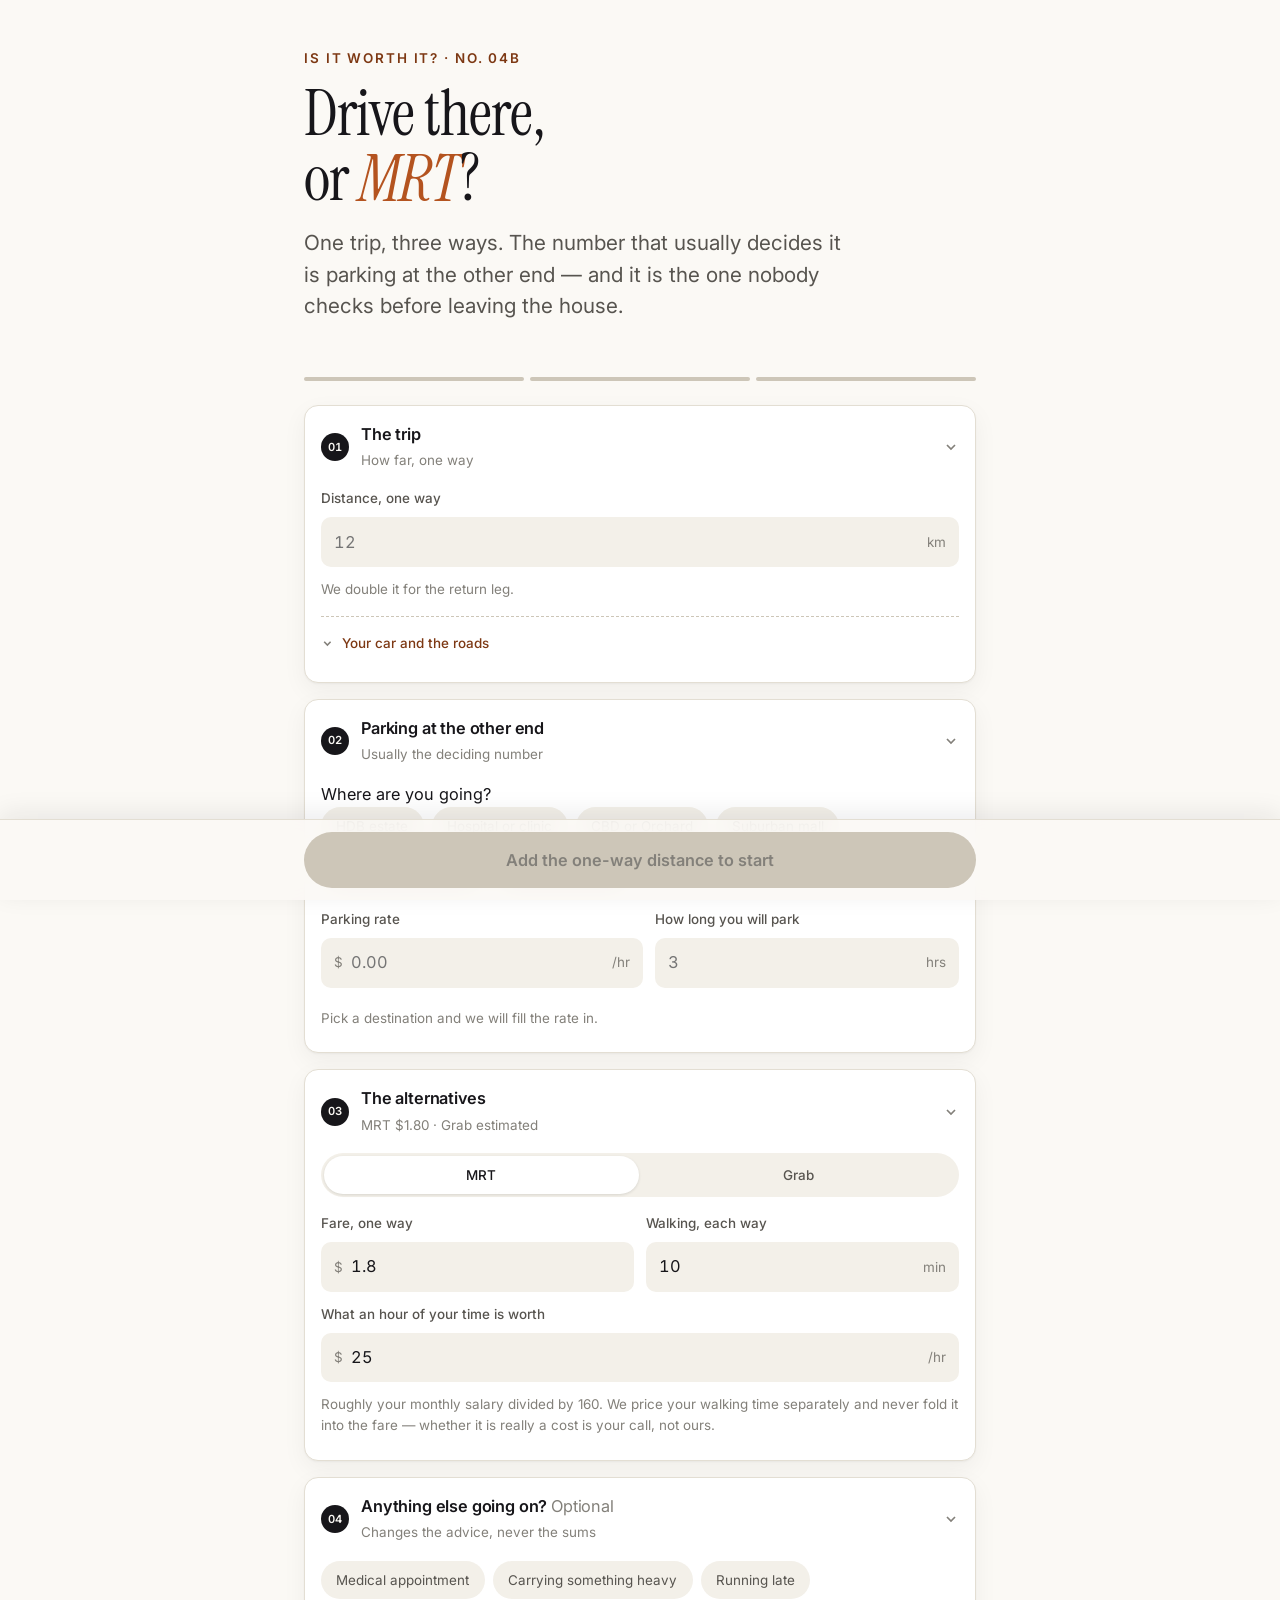
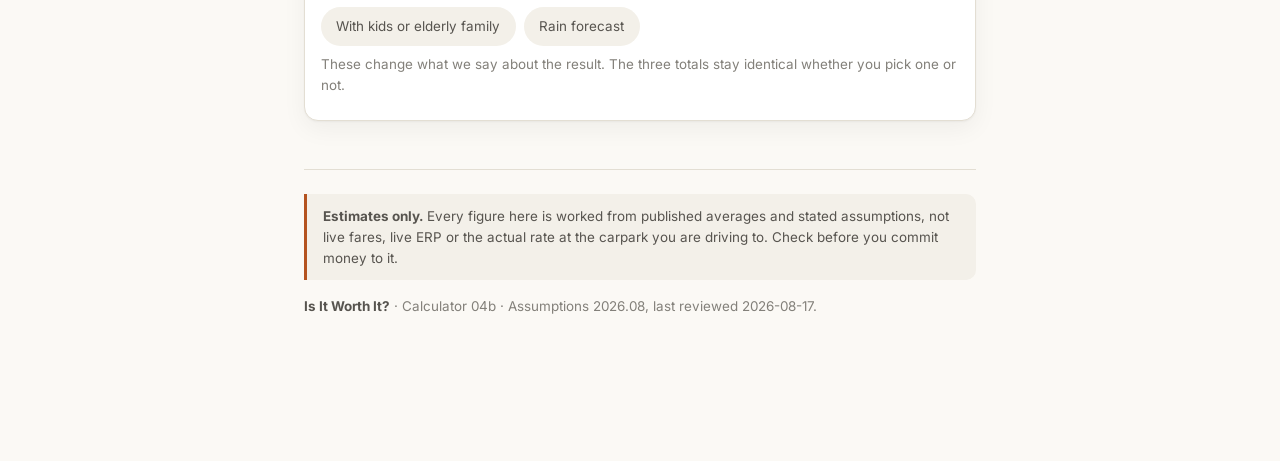
==== is-it-worth-it/calculators/drive-or-mrt/index.html @ 9029a283 "Add Drive-or-MRT calculator prototype (Is It Worth It? 4b) Builds Calculator 4b from the handoff spe" ====
<!doctype html>
<html lang="en-SG">
<head>
<meta charset="utf-8">
<meta name="viewport" content="width=device-width, initial-scale=1">
<title>Drive there, or MRT? — Is It Worth It?</title>
<meta name="description" content="Work out what one specific trip actually costs by car, MRT or Grab in Singapore — including the parking bill most drivers never see coming.">
<meta property="og:type" content="website">
<meta property="og:title" content="Drive there, or MRT?">
<meta property="og:description" content="Parking at the other end is usually the number that decides it. Work out one trip, three ways.">
<meta name="twitter:card" content="summary_large_image">

<link rel="preconnect" href="https://fonts.googleapis.com">
<link rel="preconnect" href="https://fonts.gstatic.com" crossorigin>
<link rel="stylesheet" href="https://fonts.googleapis.com/css2?family=Instrument+Serif:ital@0;1&family=Inter:wght@400;500;600&display=swap">
<link rel="stylesheet" href="../../shared/tokens.css">

<style>
/* ============================================================ foundations */
*, *::before, *::after { box-sizing: border-box; }
body, h1, h2, h3, p, figure, ul { margin: 0; padding: 0; }
ul { list-style: none; }

/* The hidden attribute gets display:none from the UA stylesheet, which any
   author `display` rule outranks. Every toggle in this page sets .hidden on
   something we also style as flex, block or inline-block, so without this the
   attribute is silently ignored — which is how three "Cheapest" badges and a
   $0.00 ERP row end up on screen at once. */
[hidden] { display: none !important; }

body {
  background: var(--paper);
  color: var(--ink);
  font-family: var(--font-body);
  font-size: var(--step-0);
  line-height: 1.55;
  -webkit-font-smoothing: antialiased;
  padding-bottom: 7rem; /* clearance for the sticky CTA */
}

.shell { width: 100%; max-width: var(--shell); margin-inline: auto; padding-inline: var(--sp-4); }

/* One focus treatment, visibly different from hover, never removed. */
:focus-visible {
  outline: 2.5px solid var(--accent);
  outline-offset: 3px;
  border-radius: 4px;
}

.skip {
  position: absolute; left: var(--sp-4); top: -4rem;
  background: var(--ink); color: var(--paper);
  padding: var(--sp-2) var(--sp-4); border-radius: var(--radius-field);
  text-decoration: none; z-index: 60;
  transition: top var(--dur) var(--ease);
}
.skip:focus { top: var(--sp-4); }

.visually-hidden {
  position: absolute; width: 1px; height: 1px;
  margin: -1px; padding: 0; overflow: hidden;
  clip: rect(0 0 0 0); clip-path: inset(50%); white-space: nowrap;
}

/* ================================================================= header */
.masthead { padding: var(--sp-7) 0 var(--sp-5); }
.kicker {
  font-size: var(--step--1);
  letter-spacing: 0.14em;
  text-transform: uppercase;
  color: var(--accent-ink);
  font-weight: 600;
}
.masthead h1 {
  font-family: var(--font-display);
  font-size: var(--step-4);
  line-height: 1.02;
  letter-spacing: -0.015em;
  margin-top: var(--sp-3);
  font-weight: 400;
}
.masthead h1 em { font-style: italic; color: var(--accent); }
.standfirst {
  margin-top: var(--sp-4);
  max-width: var(--measure);
  color: var(--ink-muted);
  font-size: var(--step-1);
  line-height: 1.5;
}

/* ========================================================= progress strip */
.progress { display: flex; gap: 6px; margin: var(--sp-6) 0 var(--sp-5); }
.progress span {
  flex: 1; height: 4px; border-radius: var(--radius-pill);
  background: var(--rule-strong);
  transition: background var(--dur) var(--ease);
}
.progress span.is-filled { background: var(--accent); }

/* ======================================================== collapsible card */
.card {
  background: var(--paper-raised);
  border: 1px solid var(--rule);
  border-radius: var(--radius-card);
  box-shadow: var(--shadow-card);
  margin-bottom: var(--sp-4);
  overflow: hidden;
}

.card-head {
  display: flex; align-items: center; gap: var(--sp-3);
  width: 100%; padding: var(--sp-4);
  background: none; border: 0; cursor: pointer;
  font: inherit; color: inherit; text-align: left;
}
/* A real <button> rather than div+role=button: keyboard, Enter/Space and
   focus come free and cannot be forgotten. */
.card-head:hover { background: var(--paper-sunken); }

.badge {
  flex: none;
  width: 1.75rem; height: 1.75rem;
  display: grid; place-items: center;
  border-radius: var(--radius-pill);
  background: var(--ink); color: var(--paper);
  font-size: 0.7rem; font-weight: 600;
  font-variant-numeric: tabular-nums;
}
.card-titles { flex: 1; min-width: 0; }
.card-titles h2 {
  font-size: var(--step-0); font-weight: 600; letter-spacing: -0.01em;
}
.card-summary {
  font-size: var(--step--1); color: var(--ink-faint);
  white-space: nowrap; overflow: hidden; text-overflow: ellipsis;
}
.chev {
  flex: none; width: 1rem; height: 1rem; color: var(--ink-faint);
  transition: transform var(--dur) var(--ease);
}
.card-head[aria-expanded="false"] .chev { transform: rotate(-90deg); }

.card-body { padding: 0 var(--sp-4) var(--sp-5); }

/* ============================================================== pill field */
.grid-2 { display: grid; grid-template-columns: 1fr 1fr; gap: var(--sp-3); }
@media (max-width: 26rem) { .grid-2 { grid-template-columns: 1fr; } }

.field { display: block; margin-bottom: var(--sp-3); }
.field > .label {
  display: block; font-size: var(--step--1); font-weight: 500;
  color: var(--ink-muted); margin-bottom: var(--sp-2);
}
.input-wrap {
  display: flex; align-items: center; gap: var(--sp-2);
  background: var(--paper-sunken);
  border: 1.5px solid transparent;
  border-radius: var(--radius-field);
  padding: 0 var(--sp-3);
  transition: border-color var(--dur-fast) var(--ease), background var(--dur-fast) var(--ease);
}
.input-wrap:focus-within { border-color: var(--accent); background: var(--paper-raised); }
.input-wrap.is-filled { background: var(--paper-raised); border-color: var(--rule-strong); }
.affix { color: var(--ink-faint); font-size: var(--step--1); flex: none; }
.input-wrap input {
  flex: 1; min-width: 0;
  background: none; border: 0; outline: none;
  font: inherit; color: var(--ink);
  padding: 0.7rem 0;
  font-variant-numeric: tabular-nums;
}
/* Spinners steal width on a 360px viewport and invite mis-taps. */
.input-wrap input::-webkit-outer-spin-button,
.input-wrap input::-webkit-inner-spin-button { -webkit-appearance: none; margin: 0; }
.input-wrap input[type=number] { -moz-appearance: textfield; }

.help { font-size: var(--step--1); color: var(--ink-faint); margin-top: var(--sp-2); }
.help.is-custom { color: var(--accent-ink); }

/* ========================================================== disclosure row */
.disclosure { border-top: 1px dashed var(--rule-strong); margin-top: var(--sp-4); padding-top: var(--sp-3); }
.disclosure-toggle {
  background: none; border: 0; padding: var(--sp-1) 0; cursor: pointer;
  font: inherit; font-size: var(--step--1); font-weight: 500;
  color: var(--accent-ink); display: flex; align-items: center; gap: var(--sp-2);
}
.disclosure-toggle .chev { width: 0.8rem; height: 0.8rem; }
.disclosure-panel { padding-top: var(--sp-4); }

/* ============================================================= chip group */
.chips { display: flex; flex-wrap: wrap; gap: var(--sp-2); }
.chip {
  background: var(--paper-sunken);
  border: 1.5px solid transparent;
  border-radius: var(--radius-pill);
  padding: 0.5rem 0.9rem;
  font: inherit; font-size: var(--step--1);
  color: var(--ink-muted); cursor: pointer;
  transition: all var(--dur-fast) var(--ease);
}
.chip:hover { border-color: var(--rule-strong); }
.chip[aria-pressed="true"] {
  background: var(--ink); color: var(--paper); border-color: var(--ink);
}

/* ====================================================== segmented control */
.segmented {
  display: flex; gap: 3px; padding: 3px;
  background: var(--paper-sunken);
  border-radius: var(--radius-pill);
  margin-bottom: var(--sp-4);
}
.segmented button {
  flex: 1; padding: 0.55rem; cursor: pointer;
  background: none; border: 0; border-radius: var(--radius-pill);
  font: inherit; font-size: var(--step--1); font-weight: 500;
  color: var(--ink-muted);
  transition: all var(--dur-fast) var(--ease);
}
.segmented button[aria-selected="true"] {
  background: var(--paper-raised); color: var(--ink);
  box-shadow: 0 1px 3px rgba(23,22,26,.12);
}

/* ============================================================ sticky CTA */
.sticky {
  position: fixed; left: 0; right: 0; bottom: 0; z-index: 50;
  background: color-mix(in srgb, var(--paper) 88%, transparent);
  backdrop-filter: blur(12px);
  border-top: 1px solid var(--rule);
  box-shadow: var(--shadow-sticky);
  padding: var(--sp-3) 0 calc(var(--sp-3) + env(safe-area-inset-bottom));
}
.cta {
  width: 100%; padding: 0.95rem; cursor: pointer;
  background: var(--ink); color: var(--paper);
  border: 0; border-radius: var(--radius-pill);
  font: inherit; font-size: var(--step-0); font-weight: 600;
  transition: opacity var(--dur-fast) var(--ease);
}
.cta:disabled { background: var(--rule-strong); color: var(--ink-faint); cursor: not-allowed; }
.cta:not(:disabled):hover { opacity: 0.88; }

/* ================================================================ results */
.result-head { margin: var(--sp-8) 0 var(--sp-5); }
.result-head h2 {
  font-family: var(--font-display); font-size: var(--step-3);
  font-weight: 400; letter-spacing: -0.015em; line-height: 1.05;
}

.compare { display: grid; grid-template-columns: repeat(3, 1fr); gap: var(--sp-2); }
.opt {
  position: relative;
  background: var(--paper-raised);
  border: 1px solid var(--rule);
  border-radius: var(--radius-card);
  padding: var(--sp-4) var(--sp-3);
  text-align: center;
}
.opt.is-winner { background: var(--ink); border-color: var(--ink); color: var(--paper); }
.opt-name {
  font-size: var(--step--1); font-weight: 600;
  letter-spacing: 0.08em; text-transform: uppercase; color: var(--ink-faint);
}
.opt.is-winner .opt-name { color: rgba(251,249,245,.72); }
.opt-total {
  font-family: var(--font-display); font-size: var(--step-2);
  margin-top: var(--sp-2); font-variant-numeric: tabular-nums;
}
.opt-time { font-size: var(--step--1); color: var(--ink-faint); margin-top: var(--sp-1); }
.opt.is-winner .opt-time { color: rgba(251,249,245,.62); }
.opt-flag {
  display: inline-block; margin-top: var(--sp-3);
  font-size: 0.62rem; letter-spacing: 0.1em; text-transform: uppercase;
  font-weight: 600; padding: 0.2rem 0.5rem; border-radius: var(--radius-pill);
  background: var(--accent); color: #fff;
}
.opt-est {
  display: block; margin-top: var(--sp-2);
  font-size: 0.62rem; letter-spacing: 0.06em; text-transform: uppercase;
  color: var(--warn); font-weight: 600;
}
.opt.is-winner .opt-est { color: #e8c46a; }

/* ============================================================== breakdown */
.breakdown {
  margin-top: var(--sp-5); background: var(--paper-raised);
  border: 1px solid var(--rule); border-radius: var(--radius-card);
  padding: var(--sp-5) var(--sp-4);
}
.breakdown h3 {
  font-size: var(--step--1); font-weight: 600; letter-spacing: 0.1em;
  text-transform: uppercase; color: var(--ink-faint); margin-bottom: var(--sp-3);
}
.row { display: flex; justify-content: space-between; gap: var(--sp-4); padding: 0.42rem 0; }
.row dt { color: var(--ink-muted); }
.row dd { font-variant-numeric: tabular-nums; }
.row.is-total {
  border-top: 1.5px solid var(--ink); margin-top: var(--sp-2); padding-top: var(--sp-3);
  font-weight: 600;
}
.row.is-soft { color: var(--ink-faint); font-size: var(--step--1); }
.row.is-soft dt { color: var(--ink-faint); }
.breakdown + .breakdown { margin-top: var(--sp-3); }

/* =========================================================== pull quote */
.pullquote {
  position: relative;
  margin: var(--sp-6) 0;
  padding: var(--sp-6) var(--sp-5) var(--sp-5);
  background: var(--accent-soft);
  border-radius: var(--radius-card);
}
.pullquote::before {
  content: '\201C';
  position: absolute; top: -0.35em; left: 0.22em;
  font-family: var(--font-display);
  font-size: 6rem; line-height: 1; color: var(--accent);
  opacity: 0.28;
}
.pullquote p {
  position: relative;
  font-family: var(--font-display); font-size: var(--step-2);
  line-height: 1.22; letter-spacing: -0.01em; color: var(--accent-ink);
}

/* ============================================================ verdict */
.verdict {
  background: var(--ink); color: var(--paper);
  border-radius: var(--radius-card);
  padding: var(--sp-6) var(--sp-5);
  margin-top: var(--sp-5);
}
.verdict .kicker { color: #e8a06a; }
.verdict h3 {
  font-family: var(--font-display); font-size: var(--step-3);
  font-weight: 400; line-height: 1.05; margin-top: var(--sp-3);
}
.verdict p { margin-top: var(--sp-4); color: rgba(251,249,245,.8); max-width: var(--measure); }
.verdict .modifier {
  margin-top: var(--sp-4); padding-top: var(--sp-4);
  border-top: 1px solid rgba(251,249,245,.18);
  color: rgba(251,249,245,.72); font-style: italic;
}

.copy-btn {
  margin-top: var(--sp-5); width: 100%;
  padding: 0.8rem; cursor: pointer;
  background: none; color: var(--paper);
  border: 1.5px solid rgba(251,249,245,.35);
  border-radius: var(--radius-pill);
  font: inherit; font-weight: 500;
  transition: all var(--dur-fast) var(--ease);
}
.copy-btn:hover { background: rgba(251,249,245,.1); }
.copy-btn.is-done { background: var(--win-soft); color: var(--win); border-color: var(--win-soft); }
.copy-btn.is-failed { border-color: #e8a06a; color: #e8a06a; }

/* ============================================================== footer */
.assumptions { margin-top: var(--sp-6); }
.assumptions .disclosure-panel { font-size: var(--step--1); color: var(--ink-muted); }
.assumptions li { padding: var(--sp-2) 0; border-bottom: 1px solid var(--rule); }
.assumptions li b { color: var(--ink); font-weight: 600; }

.colophon {
  margin-top: var(--sp-7); padding: var(--sp-5) 0 var(--sp-6);
  border-top: 1px solid var(--rule);
  font-size: var(--step--1); color: var(--ink-faint);
}
.colophon strong { color: var(--ink-muted); }
.disclaimer {
  background: var(--paper-sunken); border-left: 3px solid var(--accent);
  padding: var(--sp-3) var(--sp-4); border-radius: 0 var(--radius-field) var(--radius-field) 0;
  margin-bottom: var(--sp-4); color: var(--ink-muted);
}
</style>
</head>
<body>

<a class="skip" href="#main">Skip to the calculator</a>

<div class="shell">
  <header class="masthead">
    <p class="kicker">Is It Worth It? &middot; No. 04b</p>
    <h1>Drive there,<br>or <em>MRT</em>?</h1>
    <p class="standfirst">
      One trip, three ways. The number that usually decides it is parking at the
      other end &mdash; and it is the one nobody checks before leaving the house.
    </p>
  </header>

  <main id="main">
    <div class="progress" role="img" aria-label="Progress through the required fields">
      <span id="p1"></span><span id="p2"></span><span id="p3"></span>
    </div>

    <!-- ===================================================== 01 the trip -->
    <section class="card">
      <button type="button" class="card-head" aria-expanded="true" aria-controls="body-1">
        <span class="badge" aria-hidden="true">01</span>
        <span class="card-titles">
          <h2>The trip</h2>
          <span class="card-summary" id="sum-1">How far, one way</span>
        </span>
        <svg class="chev" viewBox="0 0 24 24" fill="none" stroke="currentColor" stroke-width="2.5" aria-hidden="true"><path d="M6 9l6 6 6-6"/></svg>
      </button>
      <div class="card-body" id="body-1">
        <label class="field">
          <span class="label">Distance, one way</span>
          <span class="input-wrap">
            <input id="distance" type="number" inputmode="decimal" min="0" max="300" step="0.1" placeholder="12">
            <span class="affix">km</span>
          </span>
        </label>
        <p class="help">We double it for the return leg.</p>

        <div class="disclosure">
          <button type="button" class="disclosure-toggle" aria-expanded="false" aria-controls="disc-1">
            <svg class="chev" viewBox="0 0 24 24" fill="none" stroke="currentColor" stroke-width="3" aria-hidden="true"><path d="M6 9l6 6 6-6"/></svg>
            Your car and the roads
          </button>
          <div class="disclosure-panel" id="disc-1" hidden>
            <div class="grid-2">
              <label class="field">
                <span class="label">Petrol price</span>
                <span class="input-wrap">
                  <span class="affix">$</span>
                  <input id="petrolPrice" type="number" inputmode="decimal" min="0" step="0.01">
                  <span class="affix">/L</span>
                </span>
              </label>
              <label class="field">
                <span class="label">Fuel economy</span>
                <span class="input-wrap">
                  <input id="fuelEconomy" type="number" inputmode="decimal" min="1" step="0.1">
                  <span class="affix">km/L</span>
                </span>
              </label>
            </div>
            <label class="field">
              <span class="label">ERP for this trip</span>
              <span class="input-wrap">
                <span class="affix">$</span>
                <input id="erp" type="number" inputmode="decimal" min="0" step="0.5">
              </span>
            </label>
            <p class="help">Both ways, if you will be charged twice. We cannot read the gantries yet.</p>
          </div>
        </div>
      </div>
    </section>

    <!-- ================================================== 02 the parking -->
    <section class="card">
      <button type="button" class="card-head" aria-expanded="true" aria-controls="body-2">
        <span class="badge" aria-hidden="true">02</span>
        <span class="card-titles">
          <h2>Parking at the other end</h2>
          <span class="card-summary" id="sum-2">Usually the deciding number</span>
        </span>
        <svg class="chev" viewBox="0 0 24 24" fill="none" stroke="currentColor" stroke-width="2.5" aria-hidden="true"><path d="M6 9l6 6 6-6"/></svg>
      </button>
      <div class="card-body" id="body-2">
        <fieldset style="border:0;padding:0;margin:0 0 var(--sp-4)">
          <legend class="label" style="padding:0">Where are you going?</legend>
          <div class="chips" id="destChips"></div>
        </fieldset>

        <div class="grid-2">
          <label class="field">
            <span class="label">Parking rate</span>
            <span class="input-wrap">
              <span class="affix">$</span>
              <input id="parkRate" type="number" inputmode="decimal" min="0" step="0.1" placeholder="0.00">
              <span class="affix">/hr</span>
            </span>
          </label>
          <label class="field">
            <span class="label">How long you will park</span>
            <span class="input-wrap">
              <input id="parkHours" type="number" inputmode="decimal" min="0" max="72" step="0.5" placeholder="3">
              <span class="affix">hrs</span>
            </span>
          </label>
        </div>
        <p class="help" id="rateHelp">Pick a destination and we will fill the rate in.</p>
      </div>
    </section>

    <!-- ============================================= 03 the alternatives -->
    <section class="card">
      <button type="button" class="card-head" aria-expanded="true" aria-controls="body-3">
        <span class="badge" aria-hidden="true">03</span>
        <span class="card-titles">
          <h2>The alternatives</h2>
          <span class="card-summary" id="sum-3">Both are always costed</span>
        </span>
        <svg class="chev" viewBox="0 0 24 24" fill="none" stroke="currentColor" stroke-width="2.5" aria-hidden="true"><path d="M6 9l6 6 6-6"/></svg>
      </button>
      <div class="card-body" id="body-3">
        <div class="segmented" role="tablist" aria-label="Choose which alternative to adjust">
          <button type="button" role="tab" id="tab-mrt" aria-selected="true" aria-controls="panel-mrt">MRT</button>
          <button type="button" role="tab" id="tab-grab" aria-selected="false" aria-controls="panel-grab">Grab</button>
        </div>

        <div role="tabpanel" id="panel-mrt" aria-labelledby="tab-mrt">
          <div class="grid-2">
            <label class="field">
              <span class="label">Fare, one way</span>
              <span class="input-wrap">
                <span class="affix">$</span>
                <input id="mrtFare" type="number" inputmode="decimal" min="0" step="0.1">
              </span>
            </label>
            <label class="field">
              <span class="label">Walking, each way</span>
              <span class="input-wrap">
                <input id="walkTime" type="number" inputmode="decimal" min="0" step="1">
                <span class="affix">min</span>
              </span>
            </label>
          </div>
          <label class="field">
            <span class="label">What an hour of your time is worth</span>
            <span class="input-wrap">
              <span class="affix">$</span>
              <input id="hourlyRate" type="number" inputmode="decimal" min="0" step="1">
              <span class="affix">/hr</span>
            </span>
          </label>
          <p class="help">
            Roughly your monthly salary divided by 160. We price your walking time
            separately and never fold it into the fare &mdash; whether it is really
            a cost is your call, not ours.
          </p>
        </div>

        <div role="tabpanel" id="panel-grab" aria-labelledby="tab-grab" hidden>
          <label class="field">
            <span class="label">Fare, one way</span>
            <span class="input-wrap">
              <span class="affix">$</span>
              <input id="grabFare" type="number" inputmode="decimal" min="0" step="0.5" placeholder="leave blank to estimate">
            </span>
          </label>
          <p class="help" id="grabHelp">
            Leave it blank and we will estimate it from the distance. The estimate
            knows nothing about surge, so check the app if it matters.
          </p>
        </div>
      </div>
    </section>

    <!-- ==================================================== 04 the context -->
    <section class="card">
      <button type="button" class="card-head" aria-expanded="true" aria-controls="body-4">
        <span class="badge" aria-hidden="true">04</span>
        <span class="card-titles">
          <h2>Anything else going on? <span style="font-weight:400;color:var(--ink-faint)">Optional</span></h2>
          <span class="card-summary" id="sum-4">Changes the advice, never the sums</span>
        </span>
        <svg class="chev" viewBox="0 0 24 24" fill="none" stroke="currentColor" stroke-width="2.5" aria-hidden="true"><path d="M6 9l6 6 6-6"/></svg>
      </button>
      <div class="card-body" id="body-4">
        <div class="chips" id="contextChips"></div>
        <p class="help">
          These change what we say about the result. The three totals stay
          identical whether you pick one or not.
        </p>
      </div>
    </section>

    <!-- ======================================================== the result -->
    <section id="result" hidden aria-labelledby="result-title">
      <div class="result-head">
        <p class="kicker">The answer</p>
        <h2 id="result-title" tabindex="-1">One trip, three ways</h2>
      </div>

      <div class="compare">
        <div class="opt" id="opt-drive">
          <p class="opt-name">Drive</p>
          <p class="opt-total" id="tot-drive">&mdash;</p>
          <p class="opt-time" id="time-drive"></p>
          <span class="opt-flag" hidden>Cheapest</span>
        </div>
        <div class="opt" id="opt-mrt">
          <p class="opt-name">MRT</p>
          <p class="opt-total" id="tot-mrt">&mdash;</p>
          <p class="opt-time" id="time-mrt"></p>
          <span class="opt-flag" hidden>Cheapest</span>
        </div>
        <div class="opt" id="opt-grab">
          <p class="opt-name">Grab</p>
          <p class="opt-total" id="tot-grab">&mdash;</p>
          <p class="opt-time" id="time-grab"></p>
          <span class="opt-est" id="grabEst" hidden>Estimated</span>
          <span class="opt-flag" hidden>Cheapest</span>
        </div>
      </div>

      <figure class="pullquote">
        <p id="quoteText"></p>
      </figure>

      <dl class="breakdown">
        <h3>What driving costs</h3>
        <div class="row"><dt>Petrol, return</dt><dd id="bd-petrol"></dd></div>
        <div class="row"><dt id="bd-parking-label">Parking</dt><dd id="bd-parking"></dd></div>
        <div class="row" id="bd-erp-row"><dt>ERP</dt><dd id="bd-erp"></dd></div>
        <div class="row is-total"><dt>Total</dt><dd id="bd-drive-total"></dd></div>
      </dl>

      <dl class="breakdown">
        <h3>What the MRT costs</h3>
        <div class="row"><dt>Fare, both ways</dt><dd id="bd-mrt-fare"></dd></div>
        <div class="row is-total"><dt>Total</dt><dd id="bd-mrt-total"></dd></div>
        <div class="row is-soft"><dt id="bd-walk-label">Walking time, valued separately</dt><dd id="bd-walk"></dd></div>
      </dl>

      <dl class="breakdown">
        <h3>What a Grab costs</h3>
        <div class="row"><dt id="bd-grab-label">Fare, both ways</dt><dd id="bd-grab-fare"></dd></div>
        <div class="row is-total"><dt>Total</dt><dd id="bd-grab-total"></dd></div>
      </dl>

      <div class="verdict">
        <p class="kicker">Verdict</p>
        <h3 id="verdictTitle"></h3>
        <p id="verdictBody"></p>
        <p class="modifier" id="verdictModifier" hidden></p>
        <button type="button" class="copy-btn" id="copyBtn">Copy this for the group chat</button>
      </div>

      <div class="assumptions">
        <div class="disclosure">
          <button type="button" class="disclosure-toggle" aria-expanded="false" aria-controls="disc-assume">
            <svg class="chev" viewBox="0 0 24 24" fill="none" stroke="currentColor" stroke-width="3" aria-hidden="true"><path d="M6 9l6 6 6-6"/></svg>
            What we assumed to get these numbers
          </button>
          <ul class="disclosure-panel" id="disc-assume" hidden></ul>
        </div>
      </div>
    </section>

    <p class="visually-hidden" role="status" aria-live="polite" id="live"></p>
  </main>

  <footer class="colophon">
    <p class="disclaimer">
      <strong>Estimates only.</strong> Every figure here is worked from published
      averages and stated assumptions, not live fares, live ERP or the actual
      rate at the carpark you are driving to. Check before you commit money to it.
    </p>
    <p><strong>Is It Worth It?</strong> &middot; Calculator 04b &middot;
      Assumptions <span id="verStamp">&mdash;</span>,
      last reviewed <span id="revStamp">&mdash;</span>.
      <span id="srcStamp"></span>
    </p>
  </footer>
</div>

<div class="sticky">
  <div class="shell">
    <button type="button" class="cta" id="calcBtn" disabled>Add the one-way distance</button>
  </div>
</div>

<script type="module">
import { computeAll, shareString, toNumber, round2 } from './calc.js';
import { loadAssumptions } from './defaults.js';

const $ = (id) => document.getElementById(id);
const money = (n) => `$${n.toFixed(2)}`;
const mins = (n) => `${Math.round(n)} min`;

/* Assumptions arrive from /data/*.json, or from the built-in mirror if that
   fetch cannot happen. Everything below waits for them — there is no moment
   where the calculator is running on numbers it cannot name. */
const { fares, parking, source } = await loadAssumptions();

/* ------------------------------------------------------------------ state */
const state = {
  distance: null, parkHours: null, parkRate: null,
  destType: null, rateOverridden: false,
  tripContext: null,
  grabFare: null,
  petrolPrice: fares.trip.petrolPrice,
  fuelEconomy: fares.trip.fuelEconomy,
  erp: fares.trip.erp,
  mrtFare: fares.alternatives.mrtFare,
  walkTime: fares.alternatives.walkTime,
  hourlyRate: fares.alternatives.hourlyRate,
};

let lastResult = null;

/* Seed the fields that have defaults. Blank inputs stay blank on purpose:
   distance, parking hours and Grab fare must be the user's own numbers. */
for (const k of ['petrolPrice','fuelEconomy','erp','mrtFare','walkTime','hourlyRate']) {
  $(k).value = state[k];
}

/* -------------------------------------------------------------- copy bank */
const CONTEXTS = [
  { id: 'medical',  label: 'Medical appointment',
    copy: 'You are going to a medical appointment. If you might come out sore, sedated or shaken, a door-to-door seat is worth paying for and the cheapest column is not the one that matters.' },
  { id: 'heavy',    label: 'Carrying something heavy',
    copy: 'You are carrying something heavy. A car boot beats a gantry, a transfer and two escalators, and no fare comparison captures that.' },
  { id: 'late',     label: 'Running late',
    copy: 'You are running late. Read the journey times above before you optimise for dollars — and note that the driving time assumes you find a space quickly.' },
  { id: 'company',  label: 'With kids or elderly family',
    copy: 'You are travelling with family. Fares multiply by the head; petrol and parking do not. Re-run the fare column times the number of people before deciding.' },
  { id: 'rain',     label: 'Rain forecast',
    copy: 'Rain is forecast. Sheltered walkways are excellent right up until the last two hundred metres.' },
];

const VERDICTS = {
  'mrt-wins': (r) => ({
    title: 'Take the train.',
    body: `Driving this trip costs ${money(r.delta)} more than the MRT, and ${money(r.parking)} of that is parking you pay whether the visit goes well or not.`,
    share: `Verdict: take the train — ${money(r.delta)} cheaper.`,
  }),
  'drive-wins': (r) => ({
    title: 'Drive it.',
    body: `Driving comes out ${money(r.delta)} cheaper than the MRT here. Parking is only ${Math.round(r.parkingShare * 100)}% of the cost of the trip, which is the unusual case rather than the normal one.`,
    share: `Verdict: drive — ${money(r.delta)} cheaper than the MRT.`,
  }),
  'line-ball': (r) => ({
    title: 'Too close to call.',
    body: `There is only ${money(r.delta)} between driving and the train, which is inside the margin of everything we had to assume. Decide on the journey time, the weather or what you are carrying instead.`,
    share: `Verdict: too close to call — only ${money(r.delta)} between them.`,
  }),
};

/* ---------------------------------------------------------------- render */
function buildChips(host, items, selectedId, onPick) {
  host.replaceChildren(...items.map((item) => {
    const b = document.createElement('button');
    b.type = 'button';
    b.className = 'chip';
    b.textContent = item.label;
    b.setAttribute('aria-pressed', String(item.id === selectedId));
    if (item.hint) b.title = item.hint;
    b.addEventListener('click', () => onPick(item.id === selectedId ? null : item.id));
    return b;
  }));
}

function renderDestChips() {
  buildChips($('destChips'), parking.destinations, state.destType, (id) => {
    state.destType = id;
    /* Selecting a destination always re-asserts its default rate, even if the
       user had typed their own. Changing where you are going invalidates the
       old rate — silently keeping it would be the worse surprise. */
    state.rateOverridden = false;
    const dest = parking.destinations.find((d) => d.id === id);
    if (dest && dest.rate !== null) {
      state.parkRate = dest.rate;
      $('parkRate').value = dest.rate.toFixed(2);
    } else if (dest) {
      state.parkRate = null;
      $('parkRate').value = '';
      $('parkRate').focus();
    }
    renderDestChips();
    sync();
  });
}

function renderContextChips() {
  buildChips($('contextChips'), CONTEXTS, state.tripContext, (id) => {
    state.tripContext = id;
    renderContextChips();
    sync();
    if (lastResult) paintVerdict(lastResult); // copy only; totals untouched
  });
}

function rateHelpText() {
  if (state.rateOverridden) return ['Using your own rate, not our default.', true];
  const dest = parking.destinations.find((d) => d.id === state.destType);
  if (!dest) return ['Pick a destination and we will fill the rate in.', false];
  if (dest.rate === null) return ['Enter the rate you know.', true];
  return [`${dest.source} — our figure, edit it if you know better.`, false];
}

function sync() {
  const ready = state.distance !== null && state.parkHours !== null;

  $('p1').classList.toggle('is-filled', state.distance !== null);
  $('p2').classList.toggle('is-filled', state.destType !== null);
  $('p3').classList.toggle('is-filled', state.parkHours !== null);

  $('sum-1').textContent = state.distance !== null
    ? `${state.distance} km each way · $${state.petrolPrice.toFixed(2)}/L · ${state.fuelEconomy} km/L`
    : 'How far, one way';

  const dest = parking.destinations.find((d) => d.id === state.destType);
  $('sum-2').textContent = state.parkHours !== null || dest
    ? [dest && dest.label, state.parkRate !== null && `$${state.parkRate.toFixed(2)}/hr`,
       state.parkHours !== null && `${state.parkHours} hrs`].filter(Boolean).join(' · ')
    : 'Usually the deciding number';

  $('sum-3').textContent = `MRT $${state.mrtFare.toFixed(2)} · Grab ${state.grabFare === null ? 'estimated' : '$' + state.grabFare.toFixed(2)}`;

  const ctx = CONTEXTS.find((c) => c.id === state.tripContext);
  $('sum-4').textContent = ctx ? ctx.label : 'Changes the advice, never the sums';

  const [help, custom] = rateHelpText();
  $('rateHelp').textContent = help;
  $('rateHelp').classList.toggle('is-custom', custom);

  const btn = $('calcBtn');
  btn.disabled = !ready;
  btn.textContent = ready ? 'Work out the cost'
    : state.distance === null && state.parkHours === null ? 'Add the one-way distance to start'
    : state.distance === null ? 'Add the one-way distance'
    : 'Add how long you will park';
}

function paintVerdict(r) {
  const v = VERDICTS[r.band](r);
  $('verdictTitle').textContent = v.title;
  $('verdictBody').textContent = v.body;
  const ctx = CONTEXTS.find((c) => c.id === state.tripContext);
  $('verdictModifier').hidden = !ctx;
  if (ctx) $('verdictModifier').textContent = ctx.copy;
  return v;
}

function paintAssumptions(r) {
  const dest = parking.destinations.find((d) => d.id === state.destType);
  const items = [
    ['Petrol', `$${state.petrolPrice.toFixed(2)}/L at ${state.fuelEconomy} km/L`],
    ['Parking rate', state.rateOverridden || !dest ? 'your own figure'
      : `${dest.source.toLowerCase()} (H1 — indicative, not a published rate)`],
    ['Grab fare', r.grabEstimated
      ? `estimated at $${fares.grabEstimate.base.toFixed(2)} + $${fares.grabEstimate.perKm.toFixed(2)}/km, one way (H2 — no surge)`
      : 'your own figure'],
    ['Driving time', `${fares.speeds.driveKmh} km/h plus ${fares.speeds.driveBufferMin} min to park (H3 — no traffic model)`],
    ['MRT time', `${fares.speeds.mrtKmh} km/h plus your walk (H4 — ignores transfers and platform waits, our weakest number)`],
    ['Verdict band', `$${fares.verdict.thresholdSgd} either way counts as too close to call (H7)`],
    ['Walking time', 'priced separately and never folded into the fare (H8)'],
  ];
  $('disc-assume').replaceChildren(...items.map(([k, v]) => {
    const li = document.createElement('li');
    li.innerHTML = `<b></b> `;
    li.querySelector('b').textContent = k + ':';
    li.append(v);
    return li;
  }));
}

function calculate() {
  const input = {
    distance: state.distance, fuelEconomy: state.fuelEconomy, petrolPrice: state.petrolPrice,
    parkRate: state.parkRate ?? 0, parkHours: state.parkHours, erp: state.erp,
    mrtFare: state.mrtFare, walkTime: state.walkTime, hourlyRate: state.hourlyRate,
    grabFare: state.grabFare,
  };
  const r = computeAll(input, fares);
  lastResult = r;

  $('tot-drive').textContent = money(r.drive);
  $('tot-mrt').textContent = money(r.mrt);
  $('tot-grab').textContent = money(r.grab);
  $('time-drive').textContent = mins(r.times.drive);
  $('time-mrt').textContent = mins(r.times.mrt);
  $('time-grab').textContent = mins(r.times.grab);
  $('grabEst').hidden = !r.grabEstimated;

  for (const id of ['drive', 'mrt', 'grab']) {
    const won = r.winner === id;
    $(`opt-${id}`).classList.toggle('is-winner', won);
    $(`opt-${id}`).querySelector('.opt-flag').hidden = !won;
  }

  const pct = Math.round(r.parkingShare * 100);
  $('quoteText').textContent = r.parking > 0
    ? `Parking is ${pct}% of what it costs to drive there — ${money(r.parking)} of ${money(r.drive)}.`
    : `With nothing to pay for parking, driving is just petrol and ERP — ${money(r.drive)}.`;

  $('bd-petrol').textContent = money(r.petrol);
  $('bd-parking-label').textContent = `Parking, ${state.parkHours} hr${state.parkHours === 1 ? '' : 's'} at ${money(state.parkRate ?? 0)}/hr`;
  $('bd-parking').textContent = money(r.parking);
  $('bd-erp-row').hidden = r.erp === 0;
  $('bd-erp').textContent = money(r.erp);
  $('bd-drive-total').textContent = money(r.drive);

  $('bd-mrt-fare').textContent = money(r.mrt);
  $('bd-mrt-total').textContent = money(r.mrt);
  $('bd-walk-label').textContent = `${state.walkTime * 2} min walking, at ${money(state.hourlyRate)}/hr`;
  $('bd-walk').textContent = money(r.walk);

  $('bd-grab-label').textContent = r.grabEstimated
    ? `Estimated fare, both ways (${money(r.grabFareOneWay)} each way)`
    : 'Fare, both ways';
  $('bd-grab-fare').textContent = money(r.grab);
  $('bd-grab-total').textContent = money(r.grab);

  const v = paintVerdict(r);
  paintAssumptions(r);

  /* Collapse the inputs so the result owns the screen, then move focus to it
     so keyboard and screen-reader users land where sighted users are looking. */
  document.querySelectorAll('.card-head[aria-expanded="true"]').forEach(setCollapsed);
  $('result').hidden = false;
  $('result').scrollIntoView({ behavior: 'smooth', block: 'start' });
  $('result-title').focus({ preventScroll: true });
  $('live').textContent = `Worked out. Driving ${money(r.drive)}, MRT ${money(r.mrt)}, Grab ${money(r.grab)}. ${v.title} ${v.body}`;
}

/* -------------------------------------------------------------- plumbing */
function setCollapsed(head) {
  head.setAttribute('aria-expanded', 'false');
  $(head.getAttribute('aria-controls')).hidden = true;
}

document.querySelectorAll('.card-head, .disclosure-toggle').forEach((btn) => {
  btn.addEventListener('click', () => {
    const open = btn.getAttribute('aria-expanded') === 'true';
    btn.setAttribute('aria-expanded', String(!open));
    $(btn.getAttribute('aria-controls')).hidden = open;
  });
});

/* Both alternatives are always costed. The tabs only decide which set of
   inputs you can see — nothing here touches the maths. */
const tabs = [['tab-mrt', 'panel-mrt'], ['tab-grab', 'panel-grab']];
tabs.forEach(([tabId]) => {
  $(tabId).addEventListener('click', () => {
    tabs.forEach(([t, p]) => {
      const on = t === tabId;
      $(t).setAttribute('aria-selected', String(on));
      $(p).hidden = !on;
    });
  });
});
/* Arrow-key movement is what makes a tablist a tablist for a screen reader. */
$('panel-mrt').parentElement.querySelector('[role=tablist]').addEventListener('keydown', (e) => {
  if (e.key !== 'ArrowRight' && e.key !== 'ArrowLeft') return;
  e.preventDefault();
  const next = document.activeElement.id === 'tab-mrt' ? 'tab-grab' : 'tab-mrt';
  $(next).click();
  $(next).focus();
});

/* Numeric fields. `required` fields go null when blank so validation can see
   the difference between "nothing entered" and "entered as zero". */
const NUMERIC = [
  ['distance', true, fares.limits.maxDistanceKm],
  ['parkHours', true, fares.limits.maxParkHours],
  ['parkRate', true, 200],
  ['grabFare', true, 500],
  ['petrolPrice', false, 20],
  ['fuelEconomy', false, 100],
  ['erp', false, 100],
  ['mrtFare', false, 50],
  ['walkTime', false, 240],
  ['hourlyRate', false, 10000],
];

for (const [id, nullable, max] of NUMERIC) {
  $(id).addEventListener('input', (e) => {
    const raw = e.target.value.trim();
    const wrap = e.target.closest('.input-wrap');
    wrap.classList.toggle('is-filled', raw !== '');

    if (nullable && raw === '') {
      state[id] = null;
    } else {
      state[id] = round2(toNumber(raw, nullable ? 0 : state[id], max));
    }
    if (id === 'parkRate' && raw !== '') state.rateOverridden = true;
    sync();
  });
}

$('calcBtn').addEventListener('click', calculate);

/* D10 — clipboard, with a visible failure state. Older iOS Safari and any
   non-secure context will reject the write, and a button that silently does
   nothing is worse than one that admits it. */
$('copyBtn').addEventListener('click', async () => {
  if (!lastResult) return;
  const dest = parking.destinations.find((d) => d.id === state.destType);
  const text = shareString({
    input: state,
    result: lastResult,
    destinationLabel: dest ? dest.label : null,
    verdict: VERDICTS[lastResult.band](lastResult).share,
    assumptionsVersion: fares.assumptionsVersion,
  });
  const btn = $('copyBtn');
  try {
    if (!navigator.clipboard) throw new Error('no clipboard api');
    await navigator.clipboard.writeText(text);
    btn.textContent = 'Copied';
    btn.classList.add('is-done');
  } catch {
    btn.textContent = 'Could not copy — select the text and copy it yourself';
    btn.classList.add('is-failed');
    window.prompt('Copy this:', text);
  }
  setTimeout(() => {
    btn.textContent = 'Copy this for the group chat';
    btn.classList.remove('is-done', 'is-failed');
  }, 2200);
});

/* ------------------------------------------------------------------ boot */
$('verStamp').textContent = fares.assumptionsVersion;
$('revStamp').textContent = fares.lastReviewed;
if (source === 'fallback') {
  $('srcStamp').textContent = 'Running on built-in assumptions — the data files could not be loaded.';
}
renderDestChips();
renderContextChips();
sync();
</script>
</body>
</html>
---- is-it-worth-it/shared/tokens.css ----
/**
 * Is It Worth It? — design tokens
 * Single source of truth for the suite. Phase 1 extracts tokens only;
 * component CSS stays inside each calculator until there are six to compare.
 *
 * Rule for this file: it declares values, never selectors beyond :root.
 * The moment it styles a component it stops being a token file.
 */

:root {
  /* The page commits to a light editorial look. Declaring the scheme stops
     browsers and mobile clients auto-inverting it into something unreadable. */
  color-scheme: light;

  /* ---- ink and paper -------------------------------------------------- */
  --paper: #fbf9f5;
  --paper-raised: #ffffff;
  --paper-sunken: #f3f0e9;
  --ink: #17161a;
  --ink-muted: #57544f;
  --ink-faint: #83807a;
  --rule: #e3ded3;
  --rule-strong: #cdc6b8;

  /* ---- accent --------------------------------------------------------- */
  --accent: #b4531f;
  --accent-soft: #f6e6da;
  --accent-ink: #7d3813;

  /* ---- semantic ------------------------------------------------------- */
  --win: #1f5136;
  --win-soft: #e2ede5;
  --warn: #8a6410;

  /* ---- type ----------------------------------------------------------- */
  --font-display: 'Instrument Serif', Georgia, 'Times New Roman', serif;
  --font-body: 'Inter', system-ui, -apple-system, 'Segoe UI', sans-serif;
  --font-mono: ui-monospace, 'SF Mono', Menlo, Consolas, monospace;

  --step--1: clamp(0.78rem, 0.76rem + 0.1vw, 0.84rem);
  --step-0: clamp(0.95rem, 0.92rem + 0.15vw, 1.02rem);
  --step-1: clamp(1.12rem, 1.05rem + 0.35vw, 1.3rem);
  --step-2: clamp(1.4rem, 1.25rem + 0.7vw, 1.85rem);
  --step-3: clamp(1.9rem, 1.55rem + 1.6vw, 2.9rem);
  --step-4: clamp(2.4rem, 1.8rem + 2.8vw, 4rem);

  /* ---- space ---------------------------------------------------------- */
  --sp-1: 0.25rem;
  --sp-2: 0.5rem;
  --sp-3: 0.75rem;
  --sp-4: 1rem;
  --sp-5: 1.5rem;
  --sp-6: 2rem;
  --sp-7: 3rem;
  --sp-8: 4rem;

  /* ---- form ----------------------------------------------------------- */
  --radius-pill: 999px;
  --radius-card: 14px;
  --radius-field: 10px;
  --shadow-card: 0 1px 2px rgba(23, 22, 26, 0.04), 0 8px 24px rgba(23, 22, 26, 0.05);
  --shadow-sticky: 0 -6px 24px rgba(23, 22, 26, 0.08);

  /* ---- motion --------------------------------------------------------- */
  --ease: cubic-bezier(0.2, 0, 0.1, 1);
  --dur-fast: 120ms;
  --dur: 220ms;
  --dur-slow: 380ms;

  --measure: 34rem;
  --shell: 44rem;
}

/* Honour the OS setting rather than animating regardless. Set to 0.01ms not 0
   so transitionend still fires and any JS waiting on it does not hang. */
@media (prefers-reduced-motion: reduce) {
  :root {
    --dur-fast: 0.01ms;
    --dur: 0.01ms;
    --dur-slow: 0.01ms;
  }
}
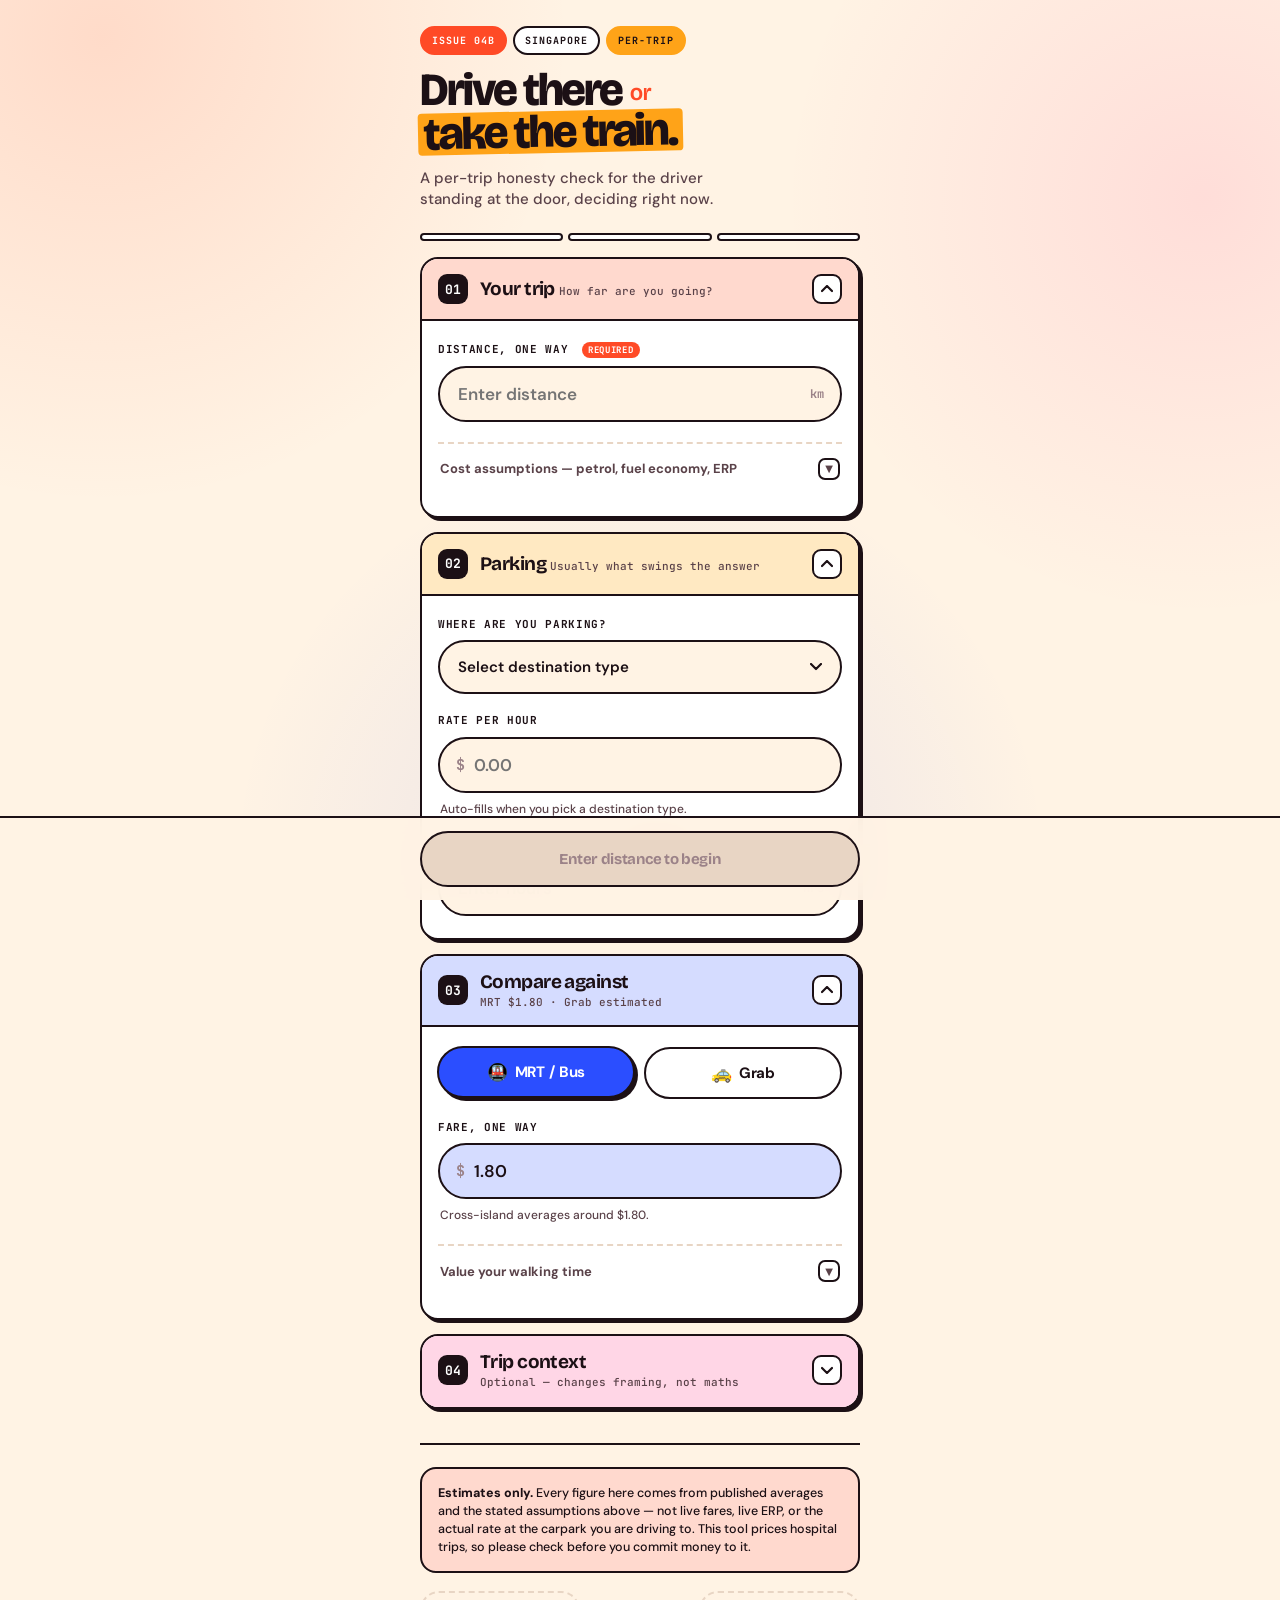
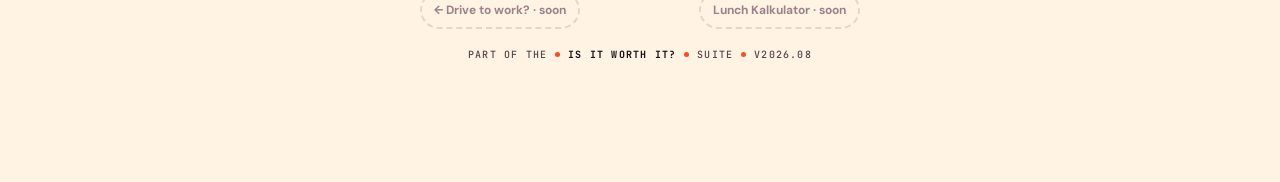
==== commit 97f0e5a1: "Port Drive-or-MRT to the artifact design; add root page Replaces the editorial treatment with the ma" ====
--- a/is-it-worth-it/calculators/drive-or-mrt/index.html
+++ b/is-it-worth-it/calculators/drive-or-mrt/index.html
@@ -1,668 +1,860 @@
-<!doctype html>
+<!DOCTYPE html>
 <html lang="en-SG">
 <head>
-<meta charset="utf-8">
-<meta name="viewport" content="width=device-width, initial-scale=1">
-<title>Drive there, or MRT? — Is It Worth It?</title>
-<meta name="description" content="Work out what one specific trip actually costs by car, MRT or Grab in Singapore — including the parking bill most drivers never see coming.">
+<meta charset="UTF-8">
+<meta name="viewport" content="width=device-width, initial-scale=1.0">
+<title>Drive There or MRT? — Is It Worth It?</title>
+<meta name="description" content="A per-trip honesty check for Singapore drivers. Work out what one journey really costs by car, MRT or Grab — including the parking bill that usually decides it.">
 <meta property="og:type" content="website">
-<meta property="og:title" content="Drive there, or MRT?">
-<meta property="og:description" content="Parking at the other end is usually the number that decides it. Work out one trip, three ways.">
+<meta property="og:title" content="Drive There or MRT?">
+<meta property="og:description" content="Parking at the other end is usually what swings it. One trip, three ways.">
 <meta name="twitter:card" content="summary_large_image">
 
 <link rel="preconnect" href="https://fonts.googleapis.com">
 <link rel="preconnect" href="https://fonts.gstatic.com" crossorigin>
-<link rel="stylesheet" href="https://fonts.googleapis.com/css2?family=Instrument+Serif:ital@0;1&family=Inter:wght@400;500;600&display=swap">
+<link href="https://fonts.googleapis.com/css2?family=Bricolage+Grotesque:opsz,wght@12..96,400;12..96,600;12..96,700;12..96,800&family=DM+Sans:wght@400;500;600;700&family=JetBrains+Mono:wght@400;500;700&display=swap" rel="stylesheet">
 <link rel="stylesheet" href="../../shared/tokens.css">
 
 <style>
-/* ============================================================ foundations */
-*, *::before, *::after { box-sizing: border-box; }
-body, h1, h2, h3, p, figure, ul { margin: 0; padding: 0; }
-ul { list-style: none; }
-
-/* The hidden attribute gets display:none from the UA stylesheet, which any
-   author `display` rule outranks. Every toggle in this page sets .hidden on
-   something we also style as flex, block or inline-block, so without this the
-   attribute is silently ignored — which is how three "Cheapest" badges and a
-   $0.00 ERP row end up on screen at once. */
-[hidden] { display: none !important; }
-
-body {
-  background: var(--paper);
+* { box-sizing: border-box; margin: 0; padding: 0; }
+
+html, body {
+  background: var(--bone);
   color: var(--ink);
   font-family: var(--font-body);
-  font-size: var(--step-0);
-  line-height: 1.55;
+  font-size: 16px;
+  line-height: 1.5;
   -webkit-font-smoothing: antialiased;
-  padding-bottom: 7rem; /* clearance for the sticky CTA */
-}
-
-.shell { width: 100%; max-width: var(--shell); margin-inline: auto; padding-inline: var(--sp-4); }
-
-/* One focus treatment, visibly different from hover, never removed. */
-:focus-visible {
-  outline: 2.5px solid var(--accent);
-  outline-offset: 3px;
+}
+
+body {
+  min-height: 100vh;
+  padding: 22px 14px 120px;
+  position: relative;
+  background-image:
+    radial-gradient(circle at 8% 4%, rgba(255,74,38,.14) 0%, transparent 32%),
+    radial-gradient(circle at 94% 22%, rgba(255,46,126,.11) 0%, transparent 30%),
+    radial-gradient(circle at 50% 96%, rgba(43,78,255,.10) 0%, transparent 38%);
+  background-attachment: fixed;
+}
+
+.app { max-width: var(--shell); margin: 0 auto; }
+
+/* Focus ring, distinct from every hover state in the page. */
+:focus-visible { outline: 3px solid var(--cobalt); outline-offset: 3px; border-radius: 6px; }
+
+.skip {
+  position: absolute; left: 14px; top: -5rem; z-index: 90;
+  background: var(--ink); color: var(--bone);
+  padding: 10px 16px; border-radius: var(--radius-pill);
+  font-weight: 700; font-size: 13px; text-decoration: none;
+  transition: top .2s;
+}
+.skip:focus { top: 14px; }
+
+.sr-only {
+  position: absolute; width: 1px; height: 1px; margin: -1px;
+  padding: 0; overflow: hidden; clip: rect(0 0 0 0); white-space: nowrap;
+}
+
+/* ===== MASTHEAD ===== */
+.masthead { margin-bottom: 22px; padding-top: 4px; }
+
+.issue-strip {
+  display: flex; align-items: center; gap: 6px;
+  margin-bottom: 14px; flex-wrap: wrap;
+}
+.issue-tag {
+  font-family: var(--font-mono);
+  font-size: 10px; font-weight: 700; letter-spacing: .1em;
+  text-transform: uppercase;
+  padding: 5px 10px; border: 2px solid var(--ink); border-radius: var(--radius-pill);
+  background: var(--card);
+}
+.issue-tag.fill-coral { background: var(--coral); color: #fff; border-color: var(--coral); }
+.issue-tag.fill-tangerine { background: var(--tangerine); color: var(--ink); border-color: var(--tangerine); }
+
+h1 {
+  font-family: var(--font-display);
+  font-size: 46px; font-weight: 800;
+  line-height: .92; letter-spacing: -.045em;
+  color: var(--ink);
+  font-variation-settings: "opsz" 96;
+}
+h1 .hl {
+  background: var(--tangerine);
+  padding: 0 6px; margin: 0 -2px;
   border-radius: 4px;
-}
-
-.skip {
-  position: absolute; left: var(--sp-4); top: -4rem;
-  background: var(--ink); color: var(--paper);
-  padding: var(--sp-2) var(--sp-4); border-radius: var(--radius-field);
-  text-decoration: none; z-index: 60;
-  transition: top var(--dur) var(--ease);
-}
-.skip:focus { top: var(--sp-4); }
-
-.visually-hidden {
-  position: absolute; width: 1px; height: 1px;
-  margin: -1px; padding: 0; overflow: hidden;
-  clip: rect(0 0 0 0); clip-path: inset(50%); white-space: nowrap;
-}
-
-/* ================================================================= header */
-.masthead { padding: var(--sp-7) 0 var(--sp-5); }
-.kicker {
-  font-size: var(--step--1);
-  letter-spacing: 0.14em;
+  display: inline-block;
+  transform: rotate(-1.2deg);
+}
+h1 .or {
+  color: var(--coral);
+  font-size: .5em; font-weight: 600;
+  vertical-align: middle; margin: 0 8px;
+  letter-spacing: -.02em;
+}
+
+.deck {
+  font-size: 15px; font-weight: 500; color: var(--ink-soft);
+  margin-top: 14px; line-height: 1.45; max-width: 340px;
+}
+
+/* ===== PROGRESS ===== */
+.progress { display: flex; gap: 5px; margin: 20px 0 16px; }
+.progress-seg {
+  flex: 1; height: 8px; border-radius: var(--radius-pill);
+  background: var(--card); border: 2px solid var(--ink);
+  transition: background .3s;
+}
+.progress-seg.done { background: var(--coral); }
+
+/* ===== CARDS ===== */
+.card {
+  background: var(--card);
+  border: 2.5px solid var(--ink);
+  border-radius: var(--radius-card);
+  margin-bottom: 14px;
+  box-shadow: var(--hard);
+  overflow: hidden;
+  transition: box-shadow .2s;
+}
+
+.card-header {
+  width: 100%; padding: 15px 16px;
+  display: flex; align-items: center; gap: 12px;
+  cursor: pointer; user-select: none;
+  border: 0; border-bottom: 2.5px solid var(--ink);
+  font-family: inherit; color: inherit; text-align: left;
+  transition: filter .15s;
+}
+.card.collapsed .card-header { border-bottom-color: transparent; }
+.card-header:active { filter: brightness(.95); }
+
+#card1 .card-header { background: var(--coral-pale); }
+#card2 .card-header { background: var(--tangerine-pale); }
+#card3 .card-header { background: var(--cobalt-pale); }
+#card4 .card-header { background: var(--pink-pale); }
+
+.card-num {
+  font-family: var(--font-mono);
+  font-size: 13px; font-weight: 700;
+  color: #fff; background: var(--ink);
+  width: 30px; height: 30px; border-radius: 9px;
+  display: flex; align-items: center; justify-content: center;
+  flex-shrink: 0;
+}
+
+.card-header-text { flex: 1; min-width: 0; }
+
+.card-title {
+  font-family: var(--font-display);
+  font-size: 19px; font-weight: 700; letter-spacing: -.03em;
+  color: var(--ink); line-height: 1.15;
+}
+
+.card-summary {
+  font-family: var(--font-mono);
+  font-size: 11px; font-weight: 500; color: var(--ink-soft);
+  margin-top: 3px;
+  white-space: nowrap; overflow: hidden; text-overflow: ellipsis;
+}
+
+.chevron {
+  width: 30px; height: 30px; border-radius: 9px;
+  background: var(--card); border: 2px solid var(--ink);
+  display: flex; align-items: center; justify-content: center;
+  flex-shrink: 0; transition: transform .3s cubic-bezier(.2,.8,.2,1);
+}
+.chevron svg { width: 12px; height: 8px; }
+.card.collapsed .chevron { transform: rotate(180deg); }
+
+.card-body {
+  padding: 20px 16px 22px;
+  max-height: 1400px; opacity: 1;
+  transition: max-height .35s cubic-bezier(.2,.8,.2,1), opacity .2s, padding .35s;
+  overflow: hidden;
+}
+/* visibility, not just max-height: without it the fields inside a collapsed
+   card stay in the tab order and focus disappears into a closed panel. */
+.card.collapsed .card-body {
+  max-height: 0; opacity: 0; padding-top: 0; padding-bottom: 0;
+  visibility: hidden;
+}
+
+/* ===== FIELDS ===== */
+.field { margin-bottom: 18px; }
+.field:last-child { margin-bottom: 0; }
+
+.field-label {
+  display: block;
+  font-family: var(--font-mono);
+  font-size: 11px; font-weight: 700; letter-spacing: .06em;
   text-transform: uppercase;
-  color: var(--accent-ink);
-  font-weight: 600;
-}
-.masthead h1 {
+  color: var(--ink); margin-bottom: 8px;
+}
+.field-label .req {
+  color: #fff; background: var(--coral);
+  font-size: 9px; padding: 2px 6px; border-radius: var(--radius-pill);
+  margin-left: 6px; letter-spacing: .08em;
+}
+
+.field-helper {
+  font-size: 12px; font-weight: 500; color: var(--ink-soft);
+  margin-top: 8px; line-height: 1.4; padding-left: 2px;
+}
+.field-helper.active { color: var(--cobalt-deep); font-weight: 700; }
+
+.input-wrap { position: relative; }
+
+.input-prefix, .input-suffix {
+  position: absolute; top: 50%; transform: translateY(-50%);
+  font-family: var(--font-mono);
+  font-size: 15px; font-weight: 700; color: var(--ink-faint);
+  pointer-events: none;
+}
+.input-prefix { left: 18px; }
+.input-suffix { right: 18px; font-size: 12px; }
+
+input[type="number"], select {
+  width: 100%;
+  background: var(--bone);
+  border: 2.5px solid var(--ink);
+  border-radius: var(--radius-pill);
+  padding: 15px 18px;
+  font-family: var(--font-body);
+  font-size: 17px; font-weight: 600;
+  color: var(--ink);
+  transition: all .18s;
+  -webkit-appearance: none; appearance: none;
+}
+input.has-prefix { padding-left: 34px; }
+input.has-suffix { padding-right: 54px; }
+
+input:focus, select:focus {
+  outline: none;
+  background: #fff;
+  box-shadow: var(--hard-coral);
+  transform: translate(-1px,-1px);
+}
+input:focus-visible, select:focus-visible { outline: 3px solid var(--cobalt); outline-offset: 3px; }
+
+input.filled { background: var(--cobalt-pale); }
+
+select {
+  background-image: url("data:image/svg+xml;charset=utf-8,%3Csvg xmlns='http://www.w3.org/2000/svg' width='12' height='8' viewBox='0 0 12 8'%3E%3Cpath d='M1 1l5 5 5-5' stroke='%231C1015' stroke-width='2.2' fill='none' stroke-linecap='round' stroke-linejoin='round'/%3E%3C/svg%3E");
+  background-repeat: no-repeat; background-position: right 18px center;
+  padding-right: 44px; cursor: pointer; font-size: 15px;
+}
+
+input::-webkit-outer-spin-button, input::-webkit-inner-spin-button { -webkit-appearance: none; margin: 0; }
+input[type=number] { -moz-appearance: textfield; }
+
+/* ===== SEGMENTED ===== */
+.segmented {
+  display: grid; grid-template-columns: 1fr 1fr; gap: 8px; margin-bottom: 20px;
+}
+.seg {
+  background: var(--card);
+  border: 2.5px solid var(--ink);
+  border-radius: var(--radius-pill);
+  padding: 13px 8px;
+  font-family: var(--font-body);
+  font-size: 15px; font-weight: 700; letter-spacing: -.01em;
+  color: var(--ink); cursor: pointer; transition: all .18s;
+  display: flex; align-items: center; justify-content: center; gap: 7px;
+}
+.seg .seg-icon { font-size: 17px; }
+.seg[aria-selected="true"] {
+  background: var(--cobalt); color: #fff; border-color: var(--ink);
+  box-shadow: var(--hard);
+  transform: translate(-1px,-1px);
+}
+
+.seg-panel[hidden] { display: none; }
+.seg-panel { animation: pop .25s cubic-bezier(.2,.8,.2,1); }
+@keyframes pop { from { opacity:0; transform: translateY(6px);} to { opacity:1; transform:none; } }
+
+/* ===== DISCLOSURE ===== */
+.disclosure { border-top: 2px dashed var(--border-soft); margin-top: 20px; }
+.disclosure-toggle {
+  width: 100%; background: transparent; border: none;
+  padding: 14px 2px; cursor: pointer;
+  display: flex; align-items: center; justify-content: space-between; gap: 10px;
+  font-family: var(--font-body);
+  font-size: 13px; font-weight: 700; color: var(--ink-soft);
+  transition: color .18s; text-align: left;
+}
+.disclosure-toggle:hover { color: var(--coral); }
+.disclosure-toggle .arrow {
+  transition: transform .3s; font-size: 10px; flex-shrink: 0;
+  width: 22px; height: 22px; border-radius: 7px;
+  border: 2px solid var(--ink);
+  display: flex; align-items: center; justify-content: center;
+}
+.disclosure.open .disclosure-toggle .arrow { transform: rotate(180deg); }
+
+.disclosure-body {
+  max-height: 0; overflow: hidden; opacity: 0; visibility: hidden;
+  transition: max-height .35s cubic-bezier(.2,.8,.2,1), opacity .25s;
+}
+.disclosure.open .disclosure-body {
+  max-height: 900px; opacity: 1; visibility: visible;
+  padding-top: 6px; padding-bottom: 6px;
+}
+
+/* ===== CHIPS ===== */
+.chips { display: flex; flex-wrap: wrap; gap: 8px; }
+.chip {
+  background: var(--card);
+  border: 2.5px solid var(--ink);
+  border-radius: var(--radius-pill); padding: 10px 15px;
+  font-family: var(--font-body);
+  font-size: 13px; font-weight: 700;
+  color: var(--ink); cursor: pointer; transition: all .18s;
+  display: inline-flex; align-items: center; gap: 5px;
+}
+.chip:active { transform: scale(.97); }
+.chip[aria-pressed="true"] {
+  background: var(--pink); color: #fff;
+  box-shadow: var(--hard); transform: translate(-1px,-1px);
+}
+
+/* ===== STICKY CTA ===== */
+.cta-bar {
+  position: fixed; bottom: 0; left: 0; right: 0;
+  background: rgba(255,243,228,.96);
+  backdrop-filter: blur(14px); -webkit-backdrop-filter: blur(14px);
+  border-top: 2.5px solid var(--ink);
+  padding: 13px 14px calc(13px + env(safe-area-inset-bottom));
+  z-index: 50;
+}
+.cta-inner { max-width: var(--shell); margin: 0 auto; }
+
+.calculate-btn {
+  width: 100%;
+  background: var(--coral); color: #fff;
+  border: 2.5px solid var(--ink); border-radius: var(--radius-pill);
+  padding: 17px;
   font-family: var(--font-display);
-  font-size: var(--step-4);
-  line-height: 1.02;
-  letter-spacing: -0.015em;
-  margin-top: var(--sp-3);
-  font-weight: 400;
-}
-.masthead h1 em { font-style: italic; color: var(--accent); }
-.standfirst {
-  margin-top: var(--sp-4);
-  max-width: var(--measure);
-  color: var(--ink-muted);
-  font-size: var(--step-1);
-  line-height: 1.5;
-}
-
-/* ========================================================= progress strip */
-.progress { display: flex; gap: 6px; margin: var(--sp-6) 0 var(--sp-5); }
-.progress span {
-  flex: 1; height: 4px; border-radius: var(--radius-pill);
-  background: var(--rule-strong);
-  transition: background var(--dur) var(--ease);
-}
-.progress span.is-filled { background: var(--accent); }
-
-/* ======================================================== collapsible card */
-.card {
-  background: var(--paper-raised);
-  border: 1px solid var(--rule);
-  border-radius: var(--radius-card);
-  box-shadow: var(--shadow-card);
-  margin-bottom: var(--sp-4);
-  overflow: hidden;
-}
-
-.card-head {
-  display: flex; align-items: center; gap: var(--sp-3);
-  width: 100%; padding: var(--sp-4);
-  background: none; border: 0; cursor: pointer;
-  font: inherit; color: inherit; text-align: left;
-}
-/* A real <button> rather than div+role=button: keyboard, Enter/Space and
-   focus come free and cannot be forgotten. */
-.card-head:hover { background: var(--paper-sunken); }
-
-.badge {
-  flex: none;
-  width: 1.75rem; height: 1.75rem;
-  display: grid; place-items: center;
-  border-radius: var(--radius-pill);
-  background: var(--ink); color: var(--paper);
-  font-size: 0.7rem; font-weight: 600;
-  font-variant-numeric: tabular-nums;
-}
-.card-titles { flex: 1; min-width: 0; }
-.card-titles h2 {
-  font-size: var(--step-0); font-weight: 600; letter-spacing: -0.01em;
-}
-.card-summary {
-  font-size: var(--step--1); color: var(--ink-faint);
-  white-space: nowrap; overflow: hidden; text-overflow: ellipsis;
-}
-.chev {
-  flex: none; width: 1rem; height: 1rem; color: var(--ink-faint);
-  transition: transform var(--dur) var(--ease);
-}
-.card-head[aria-expanded="false"] .chev { transform: rotate(-90deg); }
-
-.card-body { padding: 0 var(--sp-4) var(--sp-5); }
-
-/* ============================================================== pill field */
-.grid-2 { display: grid; grid-template-columns: 1fr 1fr; gap: var(--sp-3); }
-@media (max-width: 26rem) { .grid-2 { grid-template-columns: 1fr; } }
-
-.field { display: block; margin-bottom: var(--sp-3); }
-.field > .label {
-  display: block; font-size: var(--step--1); font-weight: 500;
-  color: var(--ink-muted); margin-bottom: var(--sp-2);
-}
-.input-wrap {
-  display: flex; align-items: center; gap: var(--sp-2);
-  background: var(--paper-sunken);
-  border: 1.5px solid transparent;
-  border-radius: var(--radius-field);
-  padding: 0 var(--sp-3);
-  transition: border-color var(--dur-fast) var(--ease), background var(--dur-fast) var(--ease);
-}
-.input-wrap:focus-within { border-color: var(--accent); background: var(--paper-raised); }
-.input-wrap.is-filled { background: var(--paper-raised); border-color: var(--rule-strong); }
-.affix { color: var(--ink-faint); font-size: var(--step--1); flex: none; }
-.input-wrap input {
-  flex: 1; min-width: 0;
-  background: none; border: 0; outline: none;
-  font: inherit; color: var(--ink);
-  padding: 0.7rem 0;
-  font-variant-numeric: tabular-nums;
-}
-/* Spinners steal width on a 360px viewport and invite mis-taps. */
-.input-wrap input::-webkit-outer-spin-button,
-.input-wrap input::-webkit-inner-spin-button { -webkit-appearance: none; margin: 0; }
-.input-wrap input[type=number] { -moz-appearance: textfield; }
-
-.help { font-size: var(--step--1); color: var(--ink-faint); margin-top: var(--sp-2); }
-.help.is-custom { color: var(--accent-ink); }
-
-/* ========================================================== disclosure row */
-.disclosure { border-top: 1px dashed var(--rule-strong); margin-top: var(--sp-4); padding-top: var(--sp-3); }
-.disclosure-toggle {
-  background: none; border: 0; padding: var(--sp-1) 0; cursor: pointer;
-  font: inherit; font-size: var(--step--1); font-weight: 500;
-  color: var(--accent-ink); display: flex; align-items: center; gap: var(--sp-2);
-}
-.disclosure-toggle .chev { width: 0.8rem; height: 0.8rem; }
-.disclosure-panel { padding-top: var(--sp-4); }
-
-/* ============================================================= chip group */
-.chips { display: flex; flex-wrap: wrap; gap: var(--sp-2); }
-.chip {
-  background: var(--paper-sunken);
-  border: 1.5px solid transparent;
-  border-radius: var(--radius-pill);
-  padding: 0.5rem 0.9rem;
-  font: inherit; font-size: var(--step--1);
-  color: var(--ink-muted); cursor: pointer;
-  transition: all var(--dur-fast) var(--ease);
-}
-.chip:hover { border-color: var(--rule-strong); }
-.chip[aria-pressed="true"] {
-  background: var(--ink); color: var(--paper); border-color: var(--ink);
-}
-
-/* ====================================================== segmented control */
-.segmented {
-  display: flex; gap: 3px; padding: 3px;
-  background: var(--paper-sunken);
-  border-radius: var(--radius-pill);
-  margin-bottom: var(--sp-4);
-}
-.segmented button {
-  flex: 1; padding: 0.55rem; cursor: pointer;
-  background: none; border: 0; border-radius: var(--radius-pill);
-  font: inherit; font-size: var(--step--1); font-weight: 500;
-  color: var(--ink-muted);
-  transition: all var(--dur-fast) var(--ease);
-}
-.segmented button[aria-selected="true"] {
-  background: var(--paper-raised); color: var(--ink);
-  box-shadow: 0 1px 3px rgba(23,22,26,.12);
-}
-
-/* ============================================================ sticky CTA */
-.sticky {
-  position: fixed; left: 0; right: 0; bottom: 0; z-index: 50;
-  background: color-mix(in srgb, var(--paper) 88%, transparent);
-  backdrop-filter: blur(12px);
-  border-top: 1px solid var(--rule);
-  box-shadow: var(--shadow-sticky);
-  padding: var(--sp-3) 0 calc(var(--sp-3) + env(safe-area-inset-bottom));
-}
-.cta {
-  width: 100%; padding: 0.95rem; cursor: pointer;
-  background: var(--ink); color: var(--paper);
-  border: 0; border-radius: var(--radius-pill);
-  font: inherit; font-size: var(--step-0); font-weight: 600;
-  transition: opacity var(--dur-fast) var(--ease);
-}
-.cta:disabled { background: var(--rule-strong); color: var(--ink-faint); cursor: not-allowed; }
-.cta:not(:disabled):hover { opacity: 0.88; }
-
-/* ================================================================ results */
-.result-head { margin: var(--sp-8) 0 var(--sp-5); }
-.result-head h2 {
-  font-family: var(--font-display); font-size: var(--step-3);
-  font-weight: 400; letter-spacing: -0.015em; line-height: 1.05;
-}
-
-.compare { display: grid; grid-template-columns: repeat(3, 1fr); gap: var(--sp-2); }
-.opt {
-  position: relative;
-  background: var(--paper-raised);
-  border: 1px solid var(--rule);
-  border-radius: var(--radius-card);
-  padding: var(--sp-4) var(--sp-3);
+  font-size: 18px; font-weight: 800; letter-spacing: -.02em;
+  cursor: pointer; transition: all .18s;
+  box-shadow: var(--hard);
+}
+.calculate-btn:hover:not(:disabled) {
+  background: var(--cobalt); transform: translate(-1px,-1px);
+  box-shadow: var(--hard-lg);
+}
+.calculate-btn:active:not(:disabled) { transform: translate(1px,1px); box-shadow: 1px 1px 0 var(--ink); }
+.calculate-btn:disabled {
+  background: var(--border-soft); color: var(--ink-faint);
+  cursor: not-allowed; box-shadow: none;
+  font-size: 15px; font-weight: 700;
+}
+
+/* ===== RESULT ===== */
+.result[hidden] { display: none; }
+.result { animation: slideUp .5s cubic-bezier(.2,.8,.2,1); }
+@keyframes slideUp { from { opacity:0; transform: translateY(24px);} to { opacity:1; transform:none; } }
+
+.result-flag {
+  display: inline-block;
+  background: var(--ink); color: var(--tangerine);
+  font-family: var(--font-mono);
+  font-size: 10px; font-weight: 700; letter-spacing: .18em;
+  text-transform: uppercase;
+  padding: 7px 14px; border-radius: var(--radius-pill);
+  margin: 28px 0 14px;
+}
+
+.result-title {
+  font-family: var(--font-display);
+  font-size: 42px; font-weight: 800;
+  line-height: .94; letter-spacing: -.045em;
+  color: var(--ink); margin-bottom: 24px;
+  font-variation-settings: "opsz" 96;
+}
+.result-title:focus { outline: none; }
+.result-title .accent {
+  background: var(--cobalt); color: #fff;
+  padding: 0 8px; border-radius: 6px;
+  display: inline-block; transform: rotate(-1.2deg);
+}
+
+.compare { display: grid; grid-template-columns: 1fr 1fr 1fr; gap: 8px; margin-bottom: 22px; }
+
+.option {
+  background: var(--card);
+  border: 2.5px solid var(--ink);
+  border-radius: var(--radius-panel);
+  padding: 20px 6px 16px; text-align: center;
+  position: relative; transition: all .3s cubic-bezier(.2,.8,.2,1);
+}
+.option.winner {
+  background: var(--cobalt);
+  transform: translate(-2px,-4px);
+  box-shadow: var(--hard-cobalt);
+}
+.option.winner .option-name { color: var(--cobalt-pale); }
+.option.winner .option-cost { color: #fff; }
+.option.winner .option-time { color: var(--tangerine); }
+
+.option-badge {
+  position: absolute; top: -13px; left: 50%; transform: translateX(-50%);
+  background: var(--tangerine); color: var(--ink);
+  border: 2.5px solid var(--ink);
+  font-family: var(--font-mono);
+  font-size: 9px; font-weight: 700; letter-spacing: .1em;
+  text-transform: uppercase;
+  padding: 4px 10px; border-radius: var(--radius-pill); white-space: nowrap;
+}
+
+.option-icon { font-size: 25px; margin-bottom: 8px; }
+
+.option-name {
+  font-family: var(--font-mono);
+  font-size: 9px; font-weight: 700; letter-spacing: .14em;
+  text-transform: uppercase; color: var(--ink-faint); margin-bottom: 11px;
+}
+.option-cost {
+  font-family: var(--font-display);
+  font-size: 25px; font-weight: 800; letter-spacing: -.04em;
+  color: var(--ink); margin-bottom: 5px; line-height: 1;
+}
+.option-time {
+  font-family: var(--font-mono);
+  font-size: 10px; font-weight: 500; color: var(--ink-faint);
+}
+.option-est {
+  display: block; margin-top: 6px;
+  font-family: var(--font-mono);
+  font-size: 8px; font-weight: 700; letter-spacing: .12em;
+  text-transform: uppercase; color: var(--coral-deep);
+}
+.option.winner .option-est { color: var(--tangerine); }
+
+/* ===== BREAKDOWN ===== */
+.breakdown {
+  background: var(--card);
+  border: 2.5px solid var(--ink);
+  border-radius: var(--radius-panel); padding: 18px; margin-bottom: 12px;
+}
+.breakdown-title {
+  font-family: var(--font-mono);
+  font-size: 10px; font-weight: 700; letter-spacing: .14em;
+  text-transform: uppercase; color: var(--ink);
+  margin-bottom: 14px; padding-bottom: 11px;
+  border-bottom: 2px dashed var(--border-soft);
+  display: flex; align-items: center; gap: 8px;
+}
+.breakdown-title .icon { font-size: 14px; }
+
+.breakdown-row {
+  display: flex; justify-content: space-between; align-items: baseline;
+  margin-bottom: 9px; font-size: 14px; font-weight: 500; gap: 12px;
+}
+.breakdown-row:last-child { margin-bottom: 0; }
+.breakdown-row .label { color: var(--ink-soft); }
+.breakdown-row .val {
+  font-family: var(--font-mono);
+  font-weight: 700; font-size: 15px; color: var(--ink); flex-shrink: 0;
+}
+.breakdown-row.soft .label, .breakdown-row.soft .val {
+  color: var(--ink-faint); font-size: 12px; font-weight: 500;
+}
+.breakdown-row.total {
+  border-top: 2px dashed var(--border-soft); padding-top: 12px; margin-top: 12px;
+}
+.breakdown-row.total .label {
+  font-family: var(--font-display);
+  font-weight: 700; font-size: 16px; letter-spacing: -.02em; color: var(--ink);
+}
+.breakdown-row.total .val {
+  font-family: var(--font-display);
+  font-size: 22px; font-weight: 800; letter-spacing: -.03em;
+}
+
+/* ===== CALLOUT ===== */
+.callout {
+  background: var(--tangerine);
+  border: 2.5px solid var(--ink);
+  border-radius: var(--radius-panel);
+  padding: 20px; margin-bottom: 12px;
+  font-size: 15px; font-weight: 600; color: var(--ink);
+  line-height: 1.45;
+  box-shadow: var(--hard);
+}
+.callout[hidden] { display: none; }
+.callout .lead {
+  font-family: var(--font-mono);
+  font-size: 10px; font-weight: 700; letter-spacing: .16em;
+  text-transform: uppercase; display: block; margin-bottom: 10px;
+  opacity: .7;
+}
+.callout strong { font-weight: 800; }
+.callout .pct {
+  font-family: var(--font-display);
+  font-size: 1.5em; font-weight: 800; letter-spacing: -.03em;
+  display: inline-block; vertical-align: -2px;
+}
+
+/* ===== VERDICT ===== */
+.verdict {
+  background: var(--ink); color: var(--bone);
+  border: 2.5px solid var(--ink);
+  border-radius: var(--radius-panel); padding: 24px 20px; margin-bottom: 12px;
+  position: relative; overflow: hidden;
+  box-shadow: var(--hard-coral);
+}
+.verdict::after {
+  content:''; position: absolute; bottom: -50px; right: -50px;
+  width: 170px; height: 170px; border-radius: 50%;
+  background: radial-gradient(circle, rgba(255,74,38,.45) 0%, transparent 68%);
+}
+.verdict-label {
+  display: inline-block;
+  background: var(--tangerine); color: var(--ink);
+  font-family: var(--font-mono);
+  font-size: 9px; font-weight: 700; letter-spacing: .18em;
+  text-transform: uppercase;
+  padding: 5px 11px; border-radius: var(--radius-pill); margin-bottom: 14px;
+  position: relative; z-index: 1;
+}
+.verdict-text {
+  font-family: var(--font-display);
+  font-size: 20px; font-weight: 600; line-height: 1.3; letter-spacing: -.025em;
+  position: relative; z-index: 1;
+}
+.verdict-text strong { font-weight: 800; color: var(--tangerine); }
+.verdict-modifier {
+  margin-top: 18px; padding-top: 16px;
+  border-top: 2px dashed rgba(255,243,228,.25);
+  font-family: var(--font-body);
+  font-size: 14px; font-weight: 500; color: var(--bone-deep);
+  line-height: 1.5; position: relative; z-index: 1;
+}
+.verdict-modifier[hidden] { display: none; }
+
+/* ===== COPY ===== */
+.copy-btn {
+  width: 100%; background: var(--card);
+  border: 2.5px solid var(--ink); border-radius: var(--radius-pill);
+  padding: 16px;
+  font-family: var(--font-body);
+  font-size: 15px; font-weight: 700; color: var(--ink);
+  cursor: pointer; transition: all .18s;
+  box-shadow: var(--hard);
+}
+.copy-btn:hover { background: var(--pink); color: #fff; transform: translate(-1px,-1px); box-shadow: var(--hard-lg); }
+.copy-btn:active { transform: translate(1px,1px); box-shadow: 1px 1px 0 var(--ink); }
+.copy-btn.copied { background: var(--cobalt); color: #fff; }
+
+/* ===== ASSUMPTIONS ===== */
+.assumptions { margin-top: 16px; }
+.assumptions .disclosure { border-top: 2px dashed var(--ink); }
+.assumptions ul { list-style: none; }
+.assumptions li {
+  font-size: 12.5px; color: var(--ink-soft); line-height: 1.45;
+  padding: 9px 0; border-bottom: 1px dashed var(--border-soft);
+}
+.assumptions li:last-child { border-bottom: 0; }
+.assumptions li b {
+  font-family: var(--font-mono); font-size: 10px; font-weight: 700;
+  letter-spacing: .08em; text-transform: uppercase; color: var(--ink);
+  display: block; margin-bottom: 2px;
+}
+
+/* ===== COLOPHON ===== */
+.colophon { margin-top: 34px; padding-top: 22px; border-top: 2.5px solid var(--ink); }
+
+.disclaimer {
+  background: var(--coral-pale);
+  border: 2.5px solid var(--ink);
+  border-radius: var(--radius-panel);
+  padding: 15px 16px; margin-bottom: 18px;
+  font-size: 12.5px; font-weight: 500; color: var(--ink); line-height: 1.45;
+}
+.disclaimer b { font-weight: 800; }
+
+.footer-nav { display: flex; justify-content: space-between; gap: 10px; margin-bottom: 18px; }
+.footer-nav a, .footer-nav span.soon {
+  font-family: var(--font-body);
+  font-size: 12px; font-weight: 700; color: var(--ink);
+  text-decoration: none; transition: color .18s;
+  border: 2px solid var(--ink); border-radius: var(--radius-pill);
+  padding: 8px 12px; background: var(--card);
+}
+.footer-nav a:hover { background: var(--coral); color: #fff; }
+/* Not links yet — the rest of the suite is not built. A styled dead link that
+   goes nowhere is worse than one that says so. */
+.footer-nav span.soon {
+  color: var(--ink-faint); border-color: var(--border-soft);
+  border-style: dashed; background: transparent; cursor: default;
+}
+
+.suite-line {
+  font-family: var(--font-mono);
+  font-size: 10px; font-weight: 500; letter-spacing: .12em;
+  text-transform: uppercase; color: var(--ink-soft);
+  display: flex; align-items: center; justify-content: center; gap: 8px; flex-wrap: wrap;
   text-align: center;
 }
-.opt.is-winner { background: var(--ink); border-color: var(--ink); color: var(--paper); }
-.opt-name {
-  font-size: var(--step--1); font-weight: 600;
-  letter-spacing: 0.08em; text-transform: uppercase; color: var(--ink-faint);
-}
-.opt.is-winner .opt-name { color: rgba(251,249,245,.72); }
-.opt-total {
-  font-family: var(--font-display); font-size: var(--step-2);
-  margin-top: var(--sp-2); font-variant-numeric: tabular-nums;
-}
-.opt-time { font-size: var(--step--1); color: var(--ink-faint); margin-top: var(--sp-1); }
-.opt.is-winner .opt-time { color: rgba(251,249,245,.62); }
-.opt-flag {
-  display: inline-block; margin-top: var(--sp-3);
-  font-size: 0.62rem; letter-spacing: 0.1em; text-transform: uppercase;
-  font-weight: 600; padding: 0.2rem 0.5rem; border-radius: var(--radius-pill);
-  background: var(--accent); color: #fff;
-}
-.opt-est {
-  display: block; margin-top: var(--sp-2);
-  font-size: 0.62rem; letter-spacing: 0.06em; text-transform: uppercase;
-  color: var(--warn); font-weight: 600;
-}
-.opt.is-winner .opt-est { color: #e8c46a; }
-
-/* ============================================================== breakdown */
-.breakdown {
-  margin-top: var(--sp-5); background: var(--paper-raised);
-  border: 1px solid var(--rule); border-radius: var(--radius-card);
-  padding: var(--sp-5) var(--sp-4);
-}
-.breakdown h3 {
-  font-size: var(--step--1); font-weight: 600; letter-spacing: 0.1em;
-  text-transform: uppercase; color: var(--ink-faint); margin-bottom: var(--sp-3);
-}
-.row { display: flex; justify-content: space-between; gap: var(--sp-4); padding: 0.42rem 0; }
-.row dt { color: var(--ink-muted); }
-.row dd { font-variant-numeric: tabular-nums; }
-.row.is-total {
-  border-top: 1.5px solid var(--ink); margin-top: var(--sp-2); padding-top: var(--sp-3);
-  font-weight: 600;
-}
-.row.is-soft { color: var(--ink-faint); font-size: var(--step--1); }
-.row.is-soft dt { color: var(--ink-faint); }
-.breakdown + .breakdown { margin-top: var(--sp-3); }
-
-/* =========================================================== pull quote */
-.pullquote {
-  position: relative;
-  margin: var(--sp-6) 0;
-  padding: var(--sp-6) var(--sp-5) var(--sp-5);
-  background: var(--accent-soft);
-  border-radius: var(--radius-card);
-}
-.pullquote::before {
-  content: '\201C';
-  position: absolute; top: -0.35em; left: 0.22em;
-  font-family: var(--font-display);
-  font-size: 6rem; line-height: 1; color: var(--accent);
-  opacity: 0.28;
-}
-.pullquote p {
-  position: relative;
-  font-family: var(--font-display); font-size: var(--step-2);
-  line-height: 1.22; letter-spacing: -0.01em; color: var(--accent-ink);
-}
-
-/* ============================================================ verdict */
-.verdict {
-  background: var(--ink); color: var(--paper);
-  border-radius: var(--radius-card);
-  padding: var(--sp-6) var(--sp-5);
-  margin-top: var(--sp-5);
-}
-.verdict .kicker { color: #e8a06a; }
-.verdict h3 {
-  font-family: var(--font-display); font-size: var(--step-3);
-  font-weight: 400; line-height: 1.05; margin-top: var(--sp-3);
-}
-.verdict p { margin-top: var(--sp-4); color: rgba(251,249,245,.8); max-width: var(--measure); }
-.verdict .modifier {
-  margin-top: var(--sp-4); padding-top: var(--sp-4);
-  border-top: 1px solid rgba(251,249,245,.18);
-  color: rgba(251,249,245,.72); font-style: italic;
-}
-
-.copy-btn {
-  margin-top: var(--sp-5); width: 100%;
-  padding: 0.8rem; cursor: pointer;
-  background: none; color: var(--paper);
-  border: 1.5px solid rgba(251,249,245,.35);
-  border-radius: var(--radius-pill);
-  font: inherit; font-weight: 500;
-  transition: all var(--dur-fast) var(--ease);
-}
-.copy-btn:hover { background: rgba(251,249,245,.1); }
-.copy-btn.is-done { background: var(--win-soft); color: var(--win); border-color: var(--win-soft); }
-.copy-btn.is-failed { border-color: #e8a06a; color: #e8a06a; }
-
-/* ============================================================== footer */
-.assumptions { margin-top: var(--sp-6); }
-.assumptions .disclosure-panel { font-size: var(--step--1); color: var(--ink-muted); }
-.assumptions li { padding: var(--sp-2) 0; border-bottom: 1px solid var(--rule); }
-.assumptions li b { color: var(--ink); font-weight: 600; }
-
-.colophon {
-  margin-top: var(--sp-7); padding: var(--sp-5) 0 var(--sp-6);
-  border-top: 1px solid var(--rule);
-  font-size: var(--step--1); color: var(--ink-faint);
-}
-.colophon strong { color: var(--ink-muted); }
-.disclaimer {
-  background: var(--paper-sunken); border-left: 3px solid var(--accent);
-  padding: var(--sp-3) var(--sp-4); border-radius: 0 var(--radius-field) var(--radius-field) 0;
-  margin-bottom: var(--sp-4); color: var(--ink-muted);
+.suite-line .dot { width: 5px; height: 5px; border-radius: 50%; background: var(--coral); }
+.suite-line .accent { color: var(--ink); font-weight: 700; }
+
+@media (prefers-reduced-motion: reduce) {
+  *, *::before, *::after { animation: none !important; transition: none !important; }
+}
+
+@media (max-width: 380px) {
+  h1 { font-size: 38px; }
+  .result-title { font-size: 34px; }
+  .option-cost { font-size: 21px; }
+  .verdict-text { font-size: 18px; }
 }
 </style>
 </head>
 <body>
 
-<a class="skip" href="#main">Skip to the calculator</a>
-
-<div class="shell">
+<a class="skip" href="#card1">Skip to the calculator</a>
+
+<div class="app">
+
   <header class="masthead">
-    <p class="kicker">Is It Worth It? &middot; No. 04b</p>
-    <h1>Drive there,<br>or <em>MRT</em>?</h1>
-    <p class="standfirst">
-      One trip, three ways. The number that usually decides it is parking at the
-      other end &mdash; and it is the one nobody checks before leaving the house.
-    </p>
+    <div class="issue-strip">
+      <span class="issue-tag fill-coral">Issue 04b</span>
+      <span class="issue-tag">Singapore</span>
+      <span class="issue-tag fill-tangerine">Per-trip</span>
+    </div>
+    <h1>Drive there<span class="or">or</span><br><span class="hl">take the train.</span></h1>
+    <p class="deck">A per-trip honesty check for the driver standing at the door, deciding right now.</p>
   </header>
 
-  <main id="main">
-    <div class="progress" role="img" aria-label="Progress through the required fields">
-      <span id="p1"></span><span id="p2"></span><span id="p3"></span>
-    </div>
-
-    <!-- ===================================================== 01 the trip -->
-    <section class="card">
-      <button type="button" class="card-head" aria-expanded="true" aria-controls="body-1">
-        <span class="badge" aria-hidden="true">01</span>
-        <span class="card-titles">
-          <h2>The trip</h2>
-          <span class="card-summary" id="sum-1">How far, one way</span>
-        </span>
-        <svg class="chev" viewBox="0 0 24 24" fill="none" stroke="currentColor" stroke-width="2.5" aria-hidden="true"><path d="M6 9l6 6 6-6"/></svg>
-      </button>
-      <div class="card-body" id="body-1">
-        <label class="field">
-          <span class="label">Distance, one way</span>
-          <span class="input-wrap">
-            <input id="distance" type="number" inputmode="decimal" min="0" max="300" step="0.1" placeholder="12">
-            <span class="affix">km</span>
-          </span>
-        </label>
-        <p class="help">We double it for the return leg.</p>
-
-        <div class="disclosure">
-          <button type="button" class="disclosure-toggle" aria-expanded="false" aria-controls="disc-1">
-            <svg class="chev" viewBox="0 0 24 24" fill="none" stroke="currentColor" stroke-width="3" aria-hidden="true"><path d="M6 9l6 6 6-6"/></svg>
-            Your car and the roads
-          </button>
-          <div class="disclosure-panel" id="disc-1" hidden>
-            <div class="grid-2">
-              <label class="field">
-                <span class="label">Petrol price</span>
-                <span class="input-wrap">
-                  <span class="affix">$</span>
-                  <input id="petrolPrice" type="number" inputmode="decimal" min="0" step="0.01">
-                  <span class="affix">/L</span>
-                </span>
-              </label>
-              <label class="field">
-                <span class="label">Fuel economy</span>
-                <span class="input-wrap">
-                  <input id="fuelEconomy" type="number" inputmode="decimal" min="1" step="0.1">
-                  <span class="affix">km/L</span>
-                </span>
-              </label>
+  <div class="progress" role="img" aria-label="Progress through the required fields">
+    <div class="progress-seg" id="p1"></div>
+    <div class="progress-seg" id="p2"></div>
+    <div class="progress-seg" id="p3"></div>
+  </div>
+
+  <!-- 01 -->
+  <div class="card" id="card1">
+    <button type="button" class="card-header" aria-expanded="true" aria-controls="body1">
+      <span class="card-num">01</span>
+      <span class="card-header-text">
+        <span class="card-title">Your trip</span>
+        <span class="card-summary" id="sum1">How far are you going?</span>
+      </span>
+      <span class="chevron"><svg viewBox="0 0 12 8" fill="none" aria-hidden="true"><path d="M1 6l5-5 5 5" stroke="#1C1015" stroke-width="2.2" stroke-linecap="round" stroke-linejoin="round"/></svg></span>
+    </button>
+    <div class="card-body" id="body1">
+      <div class="field">
+        <label class="field-label" for="distance">Distance, one way <span class="req">Required</span></label>
+        <div class="input-wrap">
+          <input type="number" id="distance" placeholder="Enter distance" min="0" step="0.5" inputmode="decimal" class="has-suffix">
+          <span class="input-suffix">km</span>
+        </div>
+      </div>
+
+      <div class="disclosure" id="disc1">
+        <button type="button" class="disclosure-toggle" data-disc="disc1" aria-expanded="false" aria-controls="disc1body">
+          <span>Cost assumptions — petrol, fuel economy, ERP</span>
+          <span class="arrow" aria-hidden="true">▼</span>
+        </button>
+        <div class="disclosure-body" id="disc1body">
+          <div class="field">
+            <label class="field-label" for="petrol">Petrol per litre</label>
+            <div class="input-wrap">
+              <span class="input-prefix">$</span>
+              <input type="number" id="petrol" min="0" step="0.01" inputmode="decimal" class="has-prefix">
             </div>
-            <label class="field">
-              <span class="label">ERP for this trip</span>
-              <span class="input-wrap">
-                <span class="affix">$</span>
-                <input id="erp" type="number" inputmode="decimal" min="0" step="0.5">
-              </span>
-            </label>
-            <p class="help">Both ways, if you will be charged twice. We cannot read the gantries yet.</p>
+            <p class="field-helper" id="petrolNote"></p>
+          </div>
+          <div class="field">
+            <label class="field-label" for="fuel">Fuel consumption</label>
+            <div class="input-wrap">
+              <input type="number" id="fuel" min="1" step="0.5" inputmode="decimal" class="has-suffix">
+              <span class="input-suffix">km/L</span>
+            </div>
+            <p class="field-helper" id="fuelNote"></p>
+          </div>
+          <div class="field">
+            <label class="field-label" for="erp">ERP for this route</label>
+            <div class="input-wrap">
+              <span class="input-prefix">$</span>
+              <input type="number" id="erp" min="0" step="0.50" inputmode="decimal" class="has-prefix">
+            </div>
+            <p class="field-helper">Add only if your route hits gantries. We cannot read them live.</p>
           </div>
         </div>
       </div>
-    </section>
-
-    <!-- ================================================== 02 the parking -->
-    <section class="card">
-      <button type="button" class="card-head" aria-expanded="true" aria-controls="body-2">
-        <span class="badge" aria-hidden="true">02</span>
-        <span class="card-titles">
-          <h2>Parking at the other end</h2>
-          <span class="card-summary" id="sum-2">Usually the deciding number</span>
-        </span>
-        <svg class="chev" viewBox="0 0 24 24" fill="none" stroke="currentColor" stroke-width="2.5" aria-hidden="true"><path d="M6 9l6 6 6-6"/></svg>
-      </button>
-      <div class="card-body" id="body-2">
-        <fieldset style="border:0;padding:0;margin:0 0 var(--sp-4)">
-          <legend class="label" style="padding:0">Where are you going?</legend>
-          <div class="chips" id="destChips"></div>
-        </fieldset>
-
-        <div class="grid-2">
-          <label class="field">
-            <span class="label">Parking rate</span>
-            <span class="input-wrap">
-              <span class="affix">$</span>
-              <input id="parkRate" type="number" inputmode="decimal" min="0" step="0.1" placeholder="0.00">
-              <span class="affix">/hr</span>
-            </span>
-          </label>
-          <label class="field">
-            <span class="label">How long you will park</span>
-            <span class="input-wrap">
-              <input id="parkHours" type="number" inputmode="decimal" min="0" max="72" step="0.5" placeholder="3">
-              <span class="affix">hrs</span>
-            </span>
-          </label>
+    </div>
+  </div>
+
+  <!-- 02 -->
+  <div class="card" id="card2">
+    <button type="button" class="card-header" aria-expanded="true" aria-controls="body2">
+      <span class="card-num">02</span>
+      <span class="card-header-text">
+        <span class="card-title">Parking</span>
+        <span class="card-summary" id="sum2">Usually what swings the answer</span>
+      </span>
+      <span class="chevron"><svg viewBox="0 0 12 8" fill="none" aria-hidden="true"><path d="M1 6l5-5 5 5" stroke="#1C1015" stroke-width="2.2" stroke-linecap="round" stroke-linejoin="round"/></svg></span>
+    </button>
+    <div class="card-body" id="body2">
+      <div class="field">
+        <label class="field-label" for="destType">Where are you parking?</label>
+        <select id="destType"></select>
+      </div>
+      <div class="field">
+        <label class="field-label" for="parkRate">Rate per hour</label>
+        <div class="input-wrap">
+          <span class="input-prefix">$</span>
+          <input type="number" id="parkRate" placeholder="0.00" min="0" step="0.10" inputmode="decimal" class="has-prefix">
         </div>
-        <p class="help" id="rateHelp">Pick a destination and we will fill the rate in.</p>
+        <p class="field-helper" id="parkHelper">Auto-fills when you pick a destination type.</p>
       </div>
-    </section>
-
-    <!-- ============================================= 03 the alternatives -->
-    <section class="card">
-      <button type="button" class="card-head" aria-expanded="true" aria-controls="body-3">
-        <span class="badge" aria-hidden="true">03</span>
-        <span class="card-titles">
-          <h2>The alternatives</h2>
-          <span class="card-summary" id="sum-3">Both are always costed</span>
-        </span>
-        <svg class="chev" viewBox="0 0 24 24" fill="none" stroke="currentColor" stroke-width="2.5" aria-hidden="true"><path d="M6 9l6 6 6-6"/></svg>
-      </button>
-      <div class="card-body" id="body-3">
-        <div class="segmented" role="tablist" aria-label="Choose which alternative to adjust">
-          <button type="button" role="tab" id="tab-mrt" aria-selected="true" aria-controls="panel-mrt">MRT</button>
-          <button type="button" role="tab" id="tab-grab" aria-selected="false" aria-controls="panel-grab">Grab</button>
-        </div>
-
-        <div role="tabpanel" id="panel-mrt" aria-labelledby="tab-mrt">
-          <div class="grid-2">
-            <label class="field">
-              <span class="label">Fare, one way</span>
-              <span class="input-wrap">
-                <span class="affix">$</span>
-                <input id="mrtFare" type="number" inputmode="decimal" min="0" step="0.1">
-              </span>
-            </label>
-            <label class="field">
-              <span class="label">Walking, each way</span>
-              <span class="input-wrap">
-                <input id="walkTime" type="number" inputmode="decimal" min="0" step="1">
-                <span class="affix">min</span>
-              </span>
-            </label>
-          </div>
-          <label class="field">
-            <span class="label">What an hour of your time is worth</span>
-            <span class="input-wrap">
-              <span class="affix">$</span>
-              <input id="hourlyRate" type="number" inputmode="decimal" min="0" step="1">
-              <span class="affix">/hr</span>
-            </span>
-          </label>
-          <p class="help">
-            Roughly your monthly salary divided by 160. We price your walking time
-            separately and never fold it into the fare &mdash; whether it is really
-            a cost is your call, not ours.
-          </p>
-        </div>
-
-        <div role="tabpanel" id="panel-grab" aria-labelledby="tab-grab" hidden>
-          <label class="field">
-            <span class="label">Fare, one way</span>
-            <span class="input-wrap">
-              <span class="affix">$</span>
-              <input id="grabFare" type="number" inputmode="decimal" min="0" step="0.5" placeholder="leave blank to estimate">
-            </span>
-          </label>
-          <p class="help" id="grabHelp">
-            Leave it blank and we will estimate it from the distance. The estimate
-            knows nothing about surge, so check the app if it matters.
-          </p>
+      <div class="field">
+        <label class="field-label" for="parkHours">How long will you park? <span class="req">Required</span></label>
+        <div class="input-wrap">
+          <input type="number" id="parkHours" placeholder="Enter hours" min="0" step="0.5" inputmode="decimal" class="has-suffix">
+          <span class="input-suffix">hrs</span>
         </div>
       </div>
-    </section>
-
-    <!-- ==================================================== 04 the context -->
-    <section class="card">
-      <button type="button" class="card-head" aria-expanded="true" aria-controls="body-4">
-        <span class="badge" aria-hidden="true">04</span>
-        <span class="card-titles">
-          <h2>Anything else going on? <span style="font-weight:400;color:var(--ink-faint)">Optional</span></h2>
-          <span class="card-summary" id="sum-4">Changes the advice, never the sums</span>
-        </span>
-        <svg class="chev" viewBox="0 0 24 24" fill="none" stroke="currentColor" stroke-width="2.5" aria-hidden="true"><path d="M6 9l6 6 6-6"/></svg>
-      </button>
-      <div class="card-body" id="body-4">
-        <div class="chips" id="contextChips"></div>
-        <p class="help">
-          These change what we say about the result. The three totals stay
-          identical whether you pick one or not.
-        </p>
+    </div>
+  </div>
+
+  <!-- 03 -->
+  <div class="card" id="card3">
+    <button type="button" class="card-header" aria-expanded="true" aria-controls="body3">
+      <span class="card-num">03</span>
+      <span class="card-header-text">
+        <span class="card-title">Compare against</span>
+        <span class="card-summary" id="sum3">Both are calculated either way</span>
+      </span>
+      <span class="chevron"><svg viewBox="0 0 12 8" fill="none" aria-hidden="true"><path d="M1 6l5-5 5 5" stroke="#1C1015" stroke-width="2.2" stroke-linecap="round" stroke-linejoin="round"/></svg></span>
+    </button>
+    <div class="card-body" id="body3">
+      <div class="segmented" role="tablist" aria-label="Which alternative to adjust">
+        <button type="button" class="seg" role="tab" id="tab-mrt" aria-selected="true" aria-controls="panel-mrt"><span class="seg-icon" aria-hidden="true">🚇</span> MRT / Bus</button>
+        <button type="button" class="seg" role="tab" id="tab-grab" aria-selected="false" aria-controls="panel-grab"><span class="seg-icon" aria-hidden="true">🚕</span> Grab</button>
       </div>
-    </section>
-
-    <!-- ======================================================== the result -->
-    <section id="result" hidden aria-labelledby="result-title">
-      <div class="result-head">
-        <p class="kicker">The answer</p>
-        <h2 id="result-title" tabindex="-1">One trip, three ways</h2>
-      </div>
-
-      <div class="compare">
-        <div class="opt" id="opt-drive">
-          <p class="opt-name">Drive</p>
-          <p class="opt-total" id="tot-drive">&mdash;</p>
-          <p class="opt-time" id="time-drive"></p>
-          <span class="opt-flag" hidden>Cheapest</span>
+
+      <div class="seg-panel" role="tabpanel" id="panel-mrt" aria-labelledby="tab-mrt">
+        <div class="field">
+          <label class="field-label" for="mrtFare">Fare, one way</label>
+          <div class="input-wrap">
+            <span class="input-prefix">$</span>
+            <input type="number" id="mrtFare" min="0" step="0.10" inputmode="decimal" class="has-prefix">
+          </div>
+          <p class="field-helper" id="fareNote"></p>
         </div>
-        <div class="opt" id="opt-mrt">
-          <p class="opt-name">MRT</p>
-          <p class="opt-total" id="tot-mrt">&mdash;</p>
-          <p class="opt-time" id="time-mrt"></p>
-          <span class="opt-flag" hidden>Cheapest</span>
-        </div>
-        <div class="opt" id="opt-grab">
-          <p class="opt-name">Grab</p>
-          <p class="opt-total" id="tot-grab">&mdash;</p>
-          <p class="opt-time" id="time-grab"></p>
-          <span class="opt-est" id="grabEst" hidden>Estimated</span>
-          <span class="opt-flag" hidden>Cheapest</span>
+        <div class="disclosure" id="disc3">
+          <button type="button" class="disclosure-toggle" data-disc="disc3" aria-expanded="false" aria-controls="disc3body">
+            <span>Value your walking time</span>
+            <span class="arrow" aria-hidden="true">▼</span>
+          </button>
+          <div class="disclosure-body" id="disc3body">
+            <div class="field">
+              <label class="field-label" for="walkTime">Walk from station</label>
+              <div class="input-wrap">
+                <input type="number" id="walkTime" min="0" step="1" inputmode="decimal" class="has-suffix">
+                <span class="input-suffix">min</span>
+              </div>
+            </div>
+            <div class="field">
+              <label class="field-label" for="hourlyRate">Your hourly rate</label>
+              <div class="input-wrap">
+                <span class="input-prefix">$</span>
+                <input type="number" id="hourlyRate" min="0" step="1" inputmode="decimal" class="has-prefix has-suffix">
+                <span class="input-suffix">/hr</span>
+              </div>
+              <p class="field-helper" id="hourlyNote"></p>
+            </div>
+          </div>
         </div>
       </div>
 
-      <figure class="pullquote">
-        <p id="quoteText"></p>
-      </figure>
-
-      <dl class="breakdown">
-        <h3>What driving costs</h3>
-        <div class="row"><dt>Petrol, return</dt><dd id="bd-petrol"></dd></div>
-        <div class="row"><dt id="bd-parking-label">Parking</dt><dd id="bd-parking"></dd></div>
-        <div class="row" id="bd-erp-row"><dt>ERP</dt><dd id="bd-erp"></dd></div>
-        <div class="row is-total"><dt>Total</dt><dd id="bd-drive-total"></dd></div>
-      </dl>
-
-      <dl class="breakdown">
-        <h3>What the MRT costs</h3>
-        <div class="row"><dt>Fare, both ways</dt><dd id="bd-mrt-fare"></dd></div>
-        <div class="row is-total"><dt>Total</dt><dd id="bd-mrt-total"></dd></div>
-        <div class="row is-soft"><dt id="bd-walk-label">Walking time, valued separately</dt><dd id="bd-walk"></dd></div>
-      </dl>
-
-      <dl class="breakdown">
-        <h3>What a Grab costs</h3>
-        <div class="row"><dt id="bd-grab-label">Fare, both ways</dt><dd id="bd-grab-fare"></dd></div>
-        <div class="row is-total"><dt>Total</dt><dd id="bd-grab-total"></dd></div>
-      </dl>
-
-      <div class="verdict">
-        <p class="kicker">Verdict</p>
-        <h3 id="verdictTitle"></h3>
-        <p id="verdictBody"></p>
-        <p class="modifier" id="verdictModifier" hidden></p>
-        <button type="button" class="copy-btn" id="copyBtn">Copy this for the group chat</button>
-      </div>
-
-      <div class="assumptions">
-        <div class="disclosure">
-          <button type="button" class="disclosure-toggle" aria-expanded="false" aria-controls="disc-assume">
-            <svg class="chev" viewBox="0 0 24 24" fill="none" stroke="currentColor" stroke-width="3" aria-hidden="true"><path d="M6 9l6 6 6-6"/></svg>
-            What we assumed to get these numbers
-          </button>
-          <ul class="disclosure-panel" id="disc-assume" hidden></ul>
+      <div class="seg-panel" role="tabpanel" id="panel-grab" aria-labelledby="tab-grab" hidden>
+        <div class="field">
+          <label class="field-label" for="grabFare">Fare, one way</label>
+          <div class="input-wrap">
+            <span class="input-prefix">$</span>
+            <input type="number" id="grabFare" placeholder="Check your app" min="0" step="0.50" inputmode="decimal" class="has-prefix">
+          </div>
+          <p class="field-helper" id="grabNote"></p>
         </div>
       </div>
-    </section>
-
-    <p class="visually-hidden" role="status" aria-live="polite" id="live"></p>
-  </main>
-
-  <footer class="colophon">
+    </div>
+  </div>
+
+  <!-- 04 -->
+  <div class="card collapsed" id="card4">
+    <button type="button" class="card-header" aria-expanded="false" aria-controls="body4">
+      <span class="card-num">04</span>
+      <span class="card-header-text">
+        <span class="card-title">Trip context</span>
+        <span class="card-summary" id="sum4">Optional — changes framing, not maths</span>
+      </span>
+      <span class="chevron"><svg viewBox="0 0 12 8" fill="none" aria-hidden="true"><path d="M1 6l5-5 5 5" stroke="#1C1015" stroke-width="2.2" stroke-linecap="round" stroke-linejoin="round"/></svg></span>
+    </button>
+    <div class="card-body" id="body4">
+      <div class="chips" id="chips"></div>
+    </div>
+  </div>
+
+  <!-- RESULT -->
+  <div class="result" id="result" hidden aria-labelledby="resultTitle">
+    <div class="result-flag">The verdict</div>
+    <h2 class="result-title" id="resultTitle" tabindex="-1"></h2>
+    <div class="compare" id="compare"></div>
+    <div class="breakdown" id="driveBreakdown"></div>
+    <div class="breakdown" id="mrtBreakdown"></div>
+    <div class="callout" id="callout"></div>
+    <div class="verdict">
+      <div class="verdict-label">Bottom line</div>
+      <div class="verdict-text" id="verdictText"></div>
+      <div class="verdict-modifier" id="verdictModifier" hidden></div>
+    </div>
+    <button type="button" class="copy-btn" id="copyBtn"><span id="copyLabel">Clip for the group chat</span></button>
+
+    <div class="assumptions">
+      <div class="disclosure" id="discA">
+        <button type="button" class="disclosure-toggle" data-disc="discA" aria-expanded="false" aria-controls="discAbody">
+          <span>What we assumed to get these numbers</span>
+          <span class="arrow" aria-hidden="true">▼</span>
+        </button>
+        <div class="disclosure-body" id="discAbody">
+          <ul id="assumeList"></ul>
+        </div>
+      </div>
+    </div>
+  </div>
+
+  <p class="sr-only" role="status" aria-live="polite" id="live"></p>
+
+  <div class="colophon">
     <p class="disclaimer">
-      <strong>Estimates only.</strong> Every figure here is worked from published
-      averages and stated assumptions, not live fares, live ERP or the actual
-      rate at the carpark you are driving to. Check before you commit money to it.
+      <b>Estimates only.</b> Every figure here comes from published averages and
+      the stated assumptions above — not live fares, live ERP, or the actual
+      rate at the carpark you are driving to. This tool prices hospital trips,
+      so please check before you commit money to it.
     </p>
-    <p><strong>Is It Worth It?</strong> &middot; Calculator 04b &middot;
-      Assumptions <span id="verStamp">&mdash;</span>,
-      last reviewed <span id="revStamp">&mdash;</span>.
-      <span id="srcStamp"></span>
-    </p>
-  </footer>
+    <nav class="footer-nav" aria-label="Other calculators">
+      <span class="soon">← Drive to work? · soon</span>
+      <span class="soon">Lunch Kalkulator · soon</span>
+    </nav>
+    <div class="suite-line">
+      <span>Part of the</span><span class="dot"></span>
+      <span class="accent">Is It Worth It?</span><span class="dot"></span><span>Suite</span>
+      <span class="dot"></span><span id="verStamp"></span>
+    </div>
+  </div>
+
 </div>
 
-<div class="sticky">
-  <div class="shell">
-    <button type="button" class="cta" id="calcBtn" disabled>Add the one-way distance</button>
+<div class="cta-bar">
+  <div class="cta-inner">
+    <button type="button" class="calculate-btn" id="calcBtn" disabled><span id="calcLabel">Enter distance to begin</span></button>
   </div>
 </div>
 
@@ -672,273 +864,311 @@
 
 const $ = (id) => document.getElementById(id);
 const money = (n) => `$${n.toFixed(2)}`;
-const mins = (n) => `${Math.round(n)} min`;
-
-/* Assumptions arrive from /data/*.json, or from the built-in mirror if that
-   fetch cannot happen. Everything below waits for them — there is no moment
-   where the calculator is running on numbers it cannot name. */
+const esc = (s) => String(s).replace(/[&<>"]/g, (c) => ({ '&':'&amp;','<':'&lt;','>':'&gt;','"':'&quot;' }[c]));
+
+/* Assumptions come from /data/*.json, or the built-in mirror if that fetch
+   cannot happen. Nothing below runs on numbers it cannot name. */
 const { fares, parking, source } = await loadAssumptions();
 
-/* ------------------------------------------------------------------ state */
-const state = {
-  distance: null, parkHours: null, parkRate: null,
-  destType: null, rateOverridden: false,
-  tripContext: null,
-  grabFare: null,
-  petrolPrice: fares.trip.petrolPrice,
-  fuelEconomy: fares.trip.fuelEconomy,
-  erp: fares.trip.erp,
-  mrtFare: fares.alternatives.mrtFare,
-  walkTime: fares.alternatives.walkTime,
-  hourlyRate: fares.alternatives.hourlyRate,
+const state = { context: null, rateOverridden: false };
+let lastResult = null;
+let lastMeta = null;
+
+/* ---------------------------------------------------------------- copy bank */
+const CONTEXTS = [
+  { id: 'errand',  label: '🛒 Routine errand', copy: null },
+  { id: 'medical', label: '🏥 Medical',
+    copy: (d) => `For a medical appointment, comfort and reliability matter. Factor that into the ${money(d)} difference.` },
+  { id: 'heavy',   label: '📦 Heavy items',
+    copy: () => `Carrying heavy items on the MRT is its own kind of cost. The premium for driving buys you a boot.` },
+  { id: 'kids',    label: '👶 Kids or elderly',
+    copy: () => `Travelling with young kids or elderly relatives — the MRT savings might not survive the reality of the journey.` },
+  { id: 'event',   label: '🎉 Event',
+    copy: () => `Heading to an event? Remember you can't drink if you drive. Grab might be the play.` },
+];
+
+const destById = (id) => parking.destinations.find((d) => d.id === id);
+
+/* ------------------------------------------------------------------- build */
+$('destType').replaceChildren(
+  Object.assign(document.createElement('option'), { value: '', textContent: 'Select destination type' }),
+  ...parking.destinations.map((d) =>
+    Object.assign(document.createElement('option'), { value: d.id, textContent: d.label })),
+);
+
+$('chips').replaceChildren(...CONTEXTS.map((c) => {
+  const b = document.createElement('button');
+  b.type = 'button';
+  b.className = 'chip';
+  b.textContent = c.label;
+  b.setAttribute('aria-pressed', 'false');
+  b.addEventListener('click', () => {
+    state.context = state.context === c.id ? null : c.id;
+    document.querySelectorAll('#chips .chip').forEach((el, i) =>
+      el.setAttribute('aria-pressed', String(CONTEXTS[i].id === state.context)));
+    sync();
+    if (lastResult) paintVerdict(lastResult); // copy only — totals untouched
+  });
+  return b;
+}));
+
+/* Seed the defaulted fields and their helper notes from the data file, so the
+   numbers on screen and the numbers in /data cannot say different things. */
+$('petrol').value = fares.trip.petrolPrice.toFixed(2);
+$('fuel').value = fares.trip.fuelEconomy;
+$('erp').value = fares.trip.erp;
+$('mrtFare').value = fares.alternatives.mrtFare.toFixed(2);
+$('walkTime').value = fares.alternatives.walkTime;
+$('hourlyRate').value = fares.alternatives.hourlyRate;
+$('petrolNote').textContent = fares.trip.petrolNote;
+$('fuelNote').textContent = fares.trip.fuelNote;
+$('fareNote').textContent = fares.alternatives.fareNote;
+$('hourlyNote').textContent = fares.alternatives.hourlyNote;
+$('grabNote').textContent =
+  `Leave blank and we'll estimate at ${money(fares.grabEstimate.base)} + ${money(fares.grabEstimate.perKm)}/km.`;
+$('verStamp').textContent = `v${fares.assumptionsVersion}`;
+
+/* -------------------------------------------------------------- read state */
+const LIMITS = {
+  distance: fares.limits.maxDistanceKm, parkHours: fares.limits.maxParkHours,
+  parkRate: 200, grabFare: 500, petrol: 20, fuel: 100,
+  erp: 100, mrtFare: 50, walkTime: 240, hourlyRate: 10000,
 };
 
-let lastResult = null;
-
-/* Seed the fields that have defaults. Blank inputs stay blank on purpose:
-   distance, parking hours and Grab fare must be the user's own numbers. */
-for (const k of ['petrolPrice','fuelEconomy','erp','mrtFare','walkTime','hourlyRate']) {
-  $(k).value = state[k];
-}
-
-/* -------------------------------------------------------------- copy bank */
-const CONTEXTS = [
-  { id: 'medical',  label: 'Medical appointment',
-    copy: 'You are going to a medical appointment. If you might come out sore, sedated or shaken, a door-to-door seat is worth paying for and the cheapest column is not the one that matters.' },
-  { id: 'heavy',    label: 'Carrying something heavy',
-    copy: 'You are carrying something heavy. A car boot beats a gantry, a transfer and two escalators, and no fare comparison captures that.' },
-  { id: 'late',     label: 'Running late',
-    copy: 'You are running late. Read the journey times above before you optimise for dollars — and note that the driving time assumes you find a space quickly.' },
-  { id: 'company',  label: 'With kids or elderly family',
-    copy: 'You are travelling with family. Fares multiply by the head; petrol and parking do not. Re-run the fare column times the number of people before deciding.' },
-  { id: 'rain',     label: 'Rain forecast',
-    copy: 'Rain is forecast. Sheltered walkways are excellent right up until the last two hundred metres.' },
-];
-
-const VERDICTS = {
-  'mrt-wins': (r) => ({
-    title: 'Take the train.',
-    body: `Driving this trip costs ${money(r.delta)} more than the MRT, and ${money(r.parking)} of that is parking you pay whether the visit goes well or not.`,
-    share: `Verdict: take the train — ${money(r.delta)} cheaper.`,
-  }),
-  'drive-wins': (r) => ({
-    title: 'Drive it.',
-    body: `Driving comes out ${money(r.delta)} cheaper than the MRT here. Parking is only ${Math.round(r.parkingShare * 100)}% of the cost of the trip, which is the unusual case rather than the normal one.`,
-    share: `Verdict: drive — ${money(r.delta)} cheaper than the MRT.`,
-  }),
-  'line-ball': (r) => ({
-    title: 'Too close to call.',
-    body: `There is only ${money(r.delta)} between driving and the train, which is inside the margin of everything we had to assume. Decide on the journey time, the weather or what you are carrying instead.`,
-    share: `Verdict: too close to call — only ${money(r.delta)} between them.`,
-  }),
-};
-
-/* ---------------------------------------------------------------- render */
-function buildChips(host, items, selectedId, onPick) {
-  host.replaceChildren(...items.map((item) => {
-    const b = document.createElement('button');
-    b.type = 'button';
-    b.className = 'chip';
-    b.textContent = item.label;
-    b.setAttribute('aria-pressed', String(item.id === selectedId));
-    if (item.hint) b.title = item.hint;
-    b.addEventListener('click', () => onPick(item.id === selectedId ? null : item.id));
-    return b;
-  }));
-}
-
-function renderDestChips() {
-  buildChips($('destChips'), parking.destinations, state.destType, (id) => {
-    state.destType = id;
-    /* Selecting a destination always re-asserts its default rate, even if the
-       user had typed their own. Changing where you are going invalidates the
-       old rate — silently keeping it would be the worse surprise. */
-    state.rateOverridden = false;
-    const dest = parking.destinations.find((d) => d.id === id);
-    if (dest && dest.rate !== null) {
-      state.parkRate = dest.rate;
-      $('parkRate').value = dest.rate.toFixed(2);
-    } else if (dest) {
-      state.parkRate = null;
-      $('parkRate').value = '';
-      $('parkRate').focus();
-    }
-    renderDestChips();
-    sync();
-  });
-}
-
-function renderContextChips() {
-  buildChips($('contextChips'), CONTEXTS, state.tripContext, (id) => {
-    state.tripContext = id;
-    renderContextChips();
-    sync();
-    if (lastResult) paintVerdict(lastResult); // copy only; totals untouched
-  });
-}
-
-function rateHelpText() {
-  if (state.rateOverridden) return ['Using your own rate, not our default.', true];
-  const dest = parking.destinations.find((d) => d.id === state.destType);
-  if (!dest) return ['Pick a destination and we will fill the rate in.', false];
-  if (dest.rate === null) return ['Enter the rate you know.', true];
-  return [`${dest.source} — our figure, edit it if you know better.`, false];
-}
-
+/** Blank stays null so validation can tell "nothing entered" from "entered 0". */
+function read(id, fallback = null) {
+  const raw = $(id).value.trim();
+  if (raw === '') return fallback;
+  return round2(toNumber(raw, fallback ?? 0, LIMITS[id]));
+}
+
+function currentInput() {
+  return {
+    distance: read('distance') ?? 0,
+    fuelEconomy: read('fuel', fares.trip.fuelEconomy),
+    petrolPrice: read('petrol', fares.trip.petrolPrice),
+    parkRate: read('parkRate') ?? 0,
+    parkHours: read('parkHours') ?? 0,
+    erp: read('erp', fares.trip.erp),
+    mrtFare: read('mrtFare', fares.alternatives.mrtFare),
+    walkTime: read('walkTime', fares.alternatives.walkTime),
+    hourlyRate: read('hourlyRate', fares.alternatives.hourlyRate),
+    grabFare: read('grabFare'), // null triggers the estimate
+  };
+}
+
+/* ------------------------------------------------------------------- sync */
 function sync() {
-  const ready = state.distance !== null && state.parkHours !== null;
-
-  $('p1').classList.toggle('is-filled', state.distance !== null);
-  $('p2').classList.toggle('is-filled', state.destType !== null);
-  $('p3').classList.toggle('is-filled', state.parkHours !== null);
-
-  $('sum-1').textContent = state.distance !== null
-    ? `${state.distance} km each way · $${state.petrolPrice.toFixed(2)}/L · ${state.fuelEconomy} km/L`
-    : 'How far, one way';
-
-  const dest = parking.destinations.find((d) => d.id === state.destType);
-  $('sum-2').textContent = state.parkHours !== null || dest
-    ? [dest && dest.label, state.parkRate !== null && `$${state.parkRate.toFixed(2)}/hr`,
-       state.parkHours !== null && `${state.parkHours} hrs`].filter(Boolean).join(' · ')
-    : 'Usually the deciding number';
-
-  $('sum-3').textContent = `MRT $${state.mrtFare.toFixed(2)} · Grab ${state.grabFare === null ? 'estimated' : '$' + state.grabFare.toFixed(2)}`;
-
-  const ctx = CONTEXTS.find((c) => c.id === state.tripContext);
-  $('sum-4').textContent = ctx ? ctx.label : 'Changes the advice, never the sums';
-
-  const [help, custom] = rateHelpText();
-  $('rateHelp').textContent = help;
-  $('rateHelp').classList.toggle('is-custom', custom);
-
-  const btn = $('calcBtn');
-  btn.disabled = !ready;
-  btn.textContent = ready ? 'Work out the cost'
-    : state.distance === null && state.parkHours === null ? 'Add the one-way distance to start'
-    : state.distance === null ? 'Add the one-way distance'
-    : 'Add how long you will park';
+  const distance = read('distance');
+  const hrs = read('parkHours');
+  const rate = read('parkRate');
+  const dest = destById($('destType').value);
+
+  $('sum1').textContent = distance ? `${distance} km each way` : 'How far are you going?';
+  $('sum2').textContent = (dest && hrs !== null)
+    ? `${dest.shortLabel} · ${hrs}h at ${money(rate ?? 0)}/hr`
+    : 'Usually what swings the answer';
+  $('sum3').textContent =
+    `MRT ${money(read('mrtFare', fares.alternatives.mrtFare))} · Grab ${read('grabFare') === null ? 'estimated' : money(read('grabFare'))}`;
+  const ctx = CONTEXTS.find((c) => c.id === state.context);
+  $('sum4').textContent = ctx ? ctx.label : 'Optional — changes framing, not maths';
+
+  $('p1').classList.toggle('done', distance !== null);
+  $('p2').classList.toggle('done', !!dest);
+  $('p3').classList.toggle('done', hrs !== null);
+
+  if (state.rateOverridden) {
+    $('parkHelper').textContent = 'Using your custom rate.';
+    $('parkHelper').classList.add('active');
+  } else {
+    $('parkHelper').classList.remove('active');
+    $('parkHelper').textContent = !dest
+      ? 'Auto-fills when you pick a destination type.'
+      : dest.rate === null
+        ? 'Enter the rate manually.'
+        : `Typical for a ${dest.shortLabel}. Override if you know the exact rate.`;
+  }
+
+  const ready = distance !== null && hrs !== null;
+  $('calcBtn').disabled = !ready;
+  $('calcLabel').textContent = ready ? 'Calculate'
+    : distance === null ? 'Enter distance to begin'
+    : 'Enter parking hours';
+
+  ['distance','parkHours','mrtFare','grabFare','parkRate'].forEach((id) =>
+    $(id).classList.toggle('filled', $(id).value.trim() !== ''));
+}
+
+/* --------------------------------------------------------------- verdicts */
+function verdictCopy(r, meta) {
+  const gap = money(r.delta);
+  const dest = esc(meta.destLabel);
+  if (r.band === 'mrt-wins') {
+    return {
+      html: `MRT saves you <strong>${gap}</strong> on this trip. Parking at a ${dest} is the killer — ${money(r.parking)} for just ${meta.parkHours} hours. Unless you need door-to-door, take the train.`,
+      share: `MRT saves ${gap} vs driving. Door-to-door — your call.`,
+    };
+  }
+  if (r.band === 'drive-wins') {
+    return {
+      html: `Driving is cheaper by <strong>${gap}</strong>. Parking at a ${dest} is reasonable enough that petrol is most of what you're really paying. Drive.`,
+      share: `Driving wins by ${gap}. Parking isn't the killer here.`,
+    };
+  }
+  return {
+    html: `It's within <strong>${gap}</strong> either way — this is a comfort call, not a cost one.`,
+    share: `Within ${gap} either way — comfort call.`,
+  };
 }
 
 function paintVerdict(r) {
-  const v = VERDICTS[r.band](r);
-  $('verdictTitle').textContent = v.title;
-  $('verdictBody').textContent = v.body;
-  const ctx = CONTEXTS.find((c) => c.id === state.tripContext);
-  $('verdictModifier').hidden = !ctx;
-  if (ctx) $('verdictModifier').textContent = ctx.copy;
+  const v = verdictCopy(r, lastMeta);
+  let html = v.html;
+  if (r.winner === 'grab') {
+    html += ` Grab actually beats both at ${money(r.grab)} — door-to-door wins today.`;
+  }
+  $('verdictText').innerHTML = html;
+
+  const ctx = CONTEXTS.find((c) => c.id === state.context);
+  const mod = ctx && ctx.copy ? ctx.copy(r.delta) : null;
+  $('verdictModifier').hidden = !mod;
+  if (mod) $('verdictModifier').textContent = mod;
   return v;
 }
 
-function paintAssumptions(r) {
-  const dest = parking.destinations.find((d) => d.id === state.destType);
-  const items = [
-    ['Petrol', `$${state.petrolPrice.toFixed(2)}/L at ${state.fuelEconomy} km/L`],
-    ['Parking rate', state.rateOverridden || !dest ? 'your own figure'
-      : `${dest.source.toLowerCase()} (H1 — indicative, not a published rate)`],
+function paintAssumptions(r, input) {
+  const dest = destById($('destType').value);
+  const rows = [
+    ['Petrol', `${money(input.petrolPrice)} per litre at ${input.fuelEconomy} km/L.`],
+    ['Parking rate', state.rateOverridden || !dest || dest.rate === null
+      ? 'Your own figure.'
+      : `${dest.source} (H1). Indicative only — real carparks bill per 30 minutes with tiered rates.`],
     ['Grab fare', r.grabEstimated
-      ? `estimated at $${fares.grabEstimate.base.toFixed(2)} + $${fares.grabEstimate.perKm.toFixed(2)}/km, one way (H2 — no surge)`
-      : 'your own figure'],
-    ['Driving time', `${fares.speeds.driveKmh} km/h plus ${fares.speeds.driveBufferMin} min to park (H3 — no traffic model)`],
-    ['MRT time', `${fares.speeds.mrtKmh} km/h plus your walk (H4 — ignores transfers and platform waits, our weakest number)`],
-    ['Verdict band', `$${fares.verdict.thresholdSgd} either way counts as too close to call (H7)`],
-    ['Walking time', 'priced separately and never folded into the fare (H8)'],
+      ? `Estimated at ${money(fares.grabEstimate.base)} + ${money(fares.grabEstimate.perKm)}/km one way (H2). Knows nothing about surge.`
+      : 'Your own figure.'],
+    ['Journey times', `${fares.speeds.driveKmh} km/h driving plus ${fares.speeds.driveBufferMin} min parking, ${fares.speeds.mrtKmh} km/h on the MRT plus your walk, Grab plus ${fares.speeds.grabBufferMin} min waiting. All return journeys, no traffic model (H3, H4).`],
+    ['MRT time', 'Our weakest number — it ignores transfers and platform waits entirely (H4).'],
+    ['Verdict band', `Anything inside ${money(fares.verdict.thresholdSgd)} either way is called too close (H7).`],
+    ['Walking time', 'Priced separately and never folded into the MRT headline (H8).'],
+    ['Reviewed', `${fares.lastReviewed}. Assumptions version ${fares.assumptionsVersion}.`],
   ];
-  $('disc-assume').replaceChildren(...items.map(([k, v]) => {
+  $('assumeList').replaceChildren(...rows.map(([k, v]) => {
     const li = document.createElement('li');
-    li.innerHTML = `<b></b> `;
-    li.querySelector('b').textContent = k + ':';
-    li.append(v);
+    const b = document.createElement('b');
+    b.textContent = k;
+    li.append(b, v);
     return li;
   }));
 }
 
+/* -------------------------------------------------------------- calculate */
 function calculate() {
-  const input = {
-    distance: state.distance, fuelEconomy: state.fuelEconomy, petrolPrice: state.petrolPrice,
-    parkRate: state.parkRate ?? 0, parkHours: state.parkHours, erp: state.erp,
-    mrtFare: state.mrtFare, walkTime: state.walkTime, hourlyRate: state.hourlyRate,
-    grabFare: state.grabFare,
+  const input = currentInput();
+  if (!input.distance) return;
+
+  const r = computeAll(input, fares);
+  const dest = destById($('destType').value);
+  lastResult = r;
+  lastMeta = {
+    destLabel: dest ? dest.shortLabel : 'this destination',
+    hasDest: !!dest && dest.rate !== null,
+    parkHours: input.parkHours,
+    distance: input.distance,
   };
-  const r = computeAll(input, fares);
-  lastResult = r;
-
-  $('tot-drive').textContent = money(r.drive);
-  $('tot-mrt').textContent = money(r.mrt);
-  $('tot-grab').textContent = money(r.grab);
-  $('time-drive').textContent = mins(r.times.drive);
-  $('time-mrt').textContent = mins(r.times.mrt);
-  $('time-grab').textContent = mins(r.times.grab);
-  $('grabEst').hidden = !r.grabEstimated;
-
-  for (const id of ['drive', 'mrt', 'grab']) {
-    const won = r.winner === id;
-    $(`opt-${id}`).classList.toggle('is-winner', won);
-    $(`opt-${id}`).querySelector('.opt-flag').hidden = !won;
+
+  const options = [
+    { key: 'drive', name: 'Drive', icon: '🚗', cost: r.drive, time: r.times.drive },
+    { key: 'mrt', name: 'MRT', icon: '🚇', cost: r.mrt, time: r.times.mrt },
+    { key: 'grab', name: 'Grab', icon: '🚕', cost: r.grab, time: r.times.grab },
+  ];
+
+  $('compare').replaceChildren(...options.map((o) => {
+    const el = document.createElement('div');
+    el.className = `option${o.key === r.winner ? ' winner' : ''}`;
+    el.innerHTML = `
+      ${o.key === r.winner ? '<div class="option-badge">Cheapest</div>' : ''}
+      <div class="option-icon" aria-hidden="true">${o.icon}</div>
+      <div class="option-name">${o.name}</div>
+      <div class="option-cost">${money(o.cost)}</div>
+      <div class="option-time">~${Math.round(o.time)} min</div>
+      ${o.key === 'grab' && r.grabEstimated ? '<span class="option-est">Estimated</span>' : ''}`;
+    return el;
+  }));
+
+  $('driveBreakdown').innerHTML = `
+    <div class="breakdown-title"><span class="icon" aria-hidden="true">🚗</span> Driving · what makes the total</div>
+    <div class="breakdown-row"><span class="label">Petrol · ${(input.distance * 2).toFixed(1)} km return</span><span class="val">${money(r.petrol)}</span></div>
+    <div class="breakdown-row"><span class="label">Parking · ${input.parkHours}h × ${money(input.parkRate)}</span><span class="val">${money(r.parking)}</span></div>
+    ${r.erp > 0 ? `<div class="breakdown-row"><span class="label">ERP</span><span class="val">${money(r.erp)}</span></div>` : ''}
+    <div class="breakdown-row total"><span class="label">All in</span><span class="val">${money(r.drive)}</span></div>`;
+
+  $('mrtBreakdown').innerHTML = `
+    <div class="breakdown-title"><span class="icon" aria-hidden="true">🚇</span> MRT · what makes the total</div>
+    <div class="breakdown-row"><span class="label">Fare · return</span><span class="val">${money(r.mrt)}</span></div>
+    <div class="breakdown-row total"><span class="label">All in</span><span class="val">${money(r.mrt)}</span></div>
+    <div class="breakdown-row soft"><span class="label">Walk · ${input.walkTime * 2} min at ${money(input.hourlyRate)}/hr</span><span class="val">${money(r.walk)}</span></div>
+    <div class="breakdown-row soft"><span class="label">If you price the walk</span><span class="val">${money(r.mrtWithWalk)}</span></div>`;
+
+  const pct = Math.round(r.parkingShare * 100);
+  $('callout').hidden = r.parking <= 0;
+  if (r.parking > 0) {
+    $('callout').innerHTML =
+      `<span class="lead">The swing variable</span>Parking is <strong>${money(r.parking)}</strong> of your ${money(r.drive)} drive — that's <span class="pct">${pct}%</span> of the total${pct > 50 ? '. That figure alone is what tips this calculation.' : '.'}`;
   }
 
-  const pct = Math.round(r.parkingShare * 100);
-  $('quoteText').textContent = r.parking > 0
-    ? `Parking is ${pct}% of what it costs to drive there — ${money(r.parking)} of ${money(r.drive)}.`
-    : `With nothing to pay for parking, driving is just petrol and ERP — ${money(r.drive)}.`;
-
-  $('bd-petrol').textContent = money(r.petrol);
-  $('bd-parking-label').textContent = `Parking, ${state.parkHours} hr${state.parkHours === 1 ? '' : 's'} at ${money(state.parkRate ?? 0)}/hr`;
-  $('bd-parking').textContent = money(r.parking);
-  $('bd-erp-row').hidden = r.erp === 0;
-  $('bd-erp').textContent = money(r.erp);
-  $('bd-drive-total').textContent = money(r.drive);
-
-  $('bd-mrt-fare').textContent = money(r.mrt);
-  $('bd-mrt-total').textContent = money(r.mrt);
-  $('bd-walk-label').textContent = `${state.walkTime * 2} min walking, at ${money(state.hourlyRate)}/hr`;
-  $('bd-walk').textContent = money(r.walk);
-
-  $('bd-grab-label').textContent = r.grabEstimated
-    ? `Estimated fare, both ways (${money(r.grabFareOneWay)} each way)`
-    : 'Fare, both ways';
-  $('bd-grab-fare').textContent = money(r.grab);
-  $('bd-grab-total').textContent = money(r.grab);
-
   const v = paintVerdict(r);
-  paintAssumptions(r);
-
-  /* Collapse the inputs so the result owns the screen, then move focus to it
-     so keyboard and screen-reader users land where sighted users are looking. */
-  document.querySelectorAll('.card-head[aria-expanded="true"]').forEach(setCollapsed);
+  paintAssumptions(r, input);
+
+  const titles = { drive: ['Drive', 'wins this one.'], mrt: ['MRT', 'is the call.'], grab: ['Grab', 'takes it.'] };
+  const [accent, tail] = titles[r.winner];
+  $('resultTitle').innerHTML = `<span class="accent">${accent}</span><br>${tail}`;
+
+  ['card1','card2','card3','card4'].forEach(collapse);
   $('result').hidden = false;
-  $('result').scrollIntoView({ behavior: 'smooth', block: 'start' });
-  $('result-title').focus({ preventScroll: true });
-  $('live').textContent = `Worked out. Driving ${money(r.drive)}, MRT ${money(r.mrt)}, Grab ${money(r.grab)}. ${v.title} ${v.body}`;
-}
-
-/* -------------------------------------------------------------- plumbing */
-function setCollapsed(head) {
-  head.setAttribute('aria-expanded', 'false');
-  $(head.getAttribute('aria-controls')).hidden = true;
-}
-
-document.querySelectorAll('.card-head, .disclosure-toggle').forEach((btn) => {
+  setTimeout(() => {
+    $('result').scrollIntoView({ behavior: 'smooth', block: 'start' });
+    $('resultTitle').focus({ preventScroll: true });
+  }, 120);
+  $('live').textContent =
+    `Worked out. Driving ${money(r.drive)}, MRT ${money(r.mrt)}, Grab ${money(r.grab)}. ${$('verdictText').textContent}`;
+}
+
+/* --------------------------------------------------------------- plumbing */
+function collapse(cardId) {
+  const card = $(cardId);
+  card.classList.add('collapsed');
+  card.querySelector('.card-header').setAttribute('aria-expanded', 'false');
+}
+
+document.querySelectorAll('.card-header').forEach((btn) => {
   btn.addEventListener('click', () => {
-    const open = btn.getAttribute('aria-expanded') === 'true';
+    const card = btn.closest('.card');
+    const open = card.classList.toggle('collapsed');
     btn.setAttribute('aria-expanded', String(!open));
-    $(btn.getAttribute('aria-controls')).hidden = open;
   });
 });
 
-/* Both alternatives are always costed. The tabs only decide which set of
-   inputs you can see — nothing here touches the maths. */
-const tabs = [['tab-mrt', 'panel-mrt'], ['tab-grab', 'panel-grab']];
-tabs.forEach(([tabId]) => {
+document.querySelectorAll('.disclosure-toggle').forEach((btn) => {
+  btn.addEventListener('click', (e) => {
+    e.stopPropagation();
+    const open = $(btn.dataset.disc).classList.toggle('open');
+    btn.setAttribute('aria-expanded', String(open));
+  });
+});
+
+/* Both alternatives are always costed. The tabs decide only which inputs are
+   visible — nothing here touches the arithmetic. */
+const TABS = [['tab-mrt', 'panel-mrt'], ['tab-grab', 'panel-grab']];
+TABS.forEach(([tabId]) => {
   $(tabId).addEventListener('click', () => {
-    tabs.forEach(([t, p]) => {
+    TABS.forEach(([t, p]) => {
       const on = t === tabId;
       $(t).setAttribute('aria-selected', String(on));
       $(p).hidden = !on;
     });
   });
 });
-/* Arrow-key movement is what makes a tablist a tablist for a screen reader. */
-$('panel-mrt').parentElement.querySelector('[role=tablist]').addEventListener('keydown', (e) => {
+$('tab-mrt').parentElement.addEventListener('keydown', (e) => {
   if (e.key !== 'ArrowRight' && e.key !== 'ArrowLeft') return;
   e.preventDefault();
   const next = document.activeElement.id === 'tab-mrt' ? 'tab-grab' : 'tab-mrt';
@@ -946,78 +1176,65 @@
   $(next).focus();
 });
 
-/* Numeric fields. `required` fields go null when blank so validation can see
-   the difference between "nothing entered" and "entered as zero". */
-const NUMERIC = [
-  ['distance', true, fares.limits.maxDistanceKm],
-  ['parkHours', true, fares.limits.maxParkHours],
-  ['parkRate', true, 200],
-  ['grabFare', true, 500],
-  ['petrolPrice', false, 20],
-  ['fuelEconomy', false, 100],
-  ['erp', false, 100],
-  ['mrtFare', false, 50],
-  ['walkTime', false, 240],
-  ['hourlyRate', false, 10000],
-];
-
-for (const [id, nullable, max] of NUMERIC) {
-  $(id).addEventListener('input', (e) => {
-    const raw = e.target.value.trim();
-    const wrap = e.target.closest('.input-wrap');
-    wrap.classList.toggle('is-filled', raw !== '');
-
-    if (nullable && raw === '') {
-      state[id] = null;
-    } else {
-      state[id] = round2(toNumber(raw, nullable ? 0 : state[id], max));
-    }
-    if (id === 'parkRate' && raw !== '') state.rateOverridden = true;
-    sync();
-  });
-}
+$('destType').addEventListener('change', () => {
+  /* Choosing a destination always re-asserts its default rate, even over a
+     rate the user typed. Changing where you are going invalidates the old
+     figure, and silently keeping it would be the worse surprise. */
+  state.rateOverridden = false;
+  const dest = destById($('destType').value);
+  if (dest && dest.rate !== null) {
+    $('parkRate').value = dest.rate.toFixed(2);
+  } else {
+    $('parkRate').value = '';
+    if (dest) $('parkRate').focus();
+  }
+  sync();
+});
+
+$('parkRate').addEventListener('input', () => {
+  const dest = destById($('destType').value);
+  const raw = $('parkRate').value.trim();
+  state.rateOverridden = raw !== '' && (!dest || dest.rate === null || Number(raw) !== dest.rate);
+  sync();
+});
+
+['distance','parkHours','mrtFare','grabFare','petrol','fuel','erp','walkTime','hourlyRate']
+  .forEach((id) => $(id).addEventListener('input', sync));
 
 $('calcBtn').addEventListener('click', calculate);
 
-/* D10 — clipboard, with a visible failure state. Older iOS Safari and any
-   non-secure context will reject the write, and a button that silently does
+/* Clipboard, with a visible failure branch. Older iOS Safari and any
+   non-secure context refuse the write, and a button that silently does
    nothing is worse than one that admits it. */
 $('copyBtn').addEventListener('click', async () => {
   if (!lastResult) return;
-  const dest = parking.destinations.find((d) => d.id === state.destType);
   const text = shareString({
-    input: state,
+    input: { distance: lastMeta.distance, parkHours: lastMeta.parkHours },
     result: lastResult,
-    destinationLabel: dest ? dest.label : null,
-    verdict: VERDICTS[lastResult.band](lastResult).share,
+    destinationLabel: lastMeta.hasDest ? lastMeta.destLabel : null,
+    verdict: verdictCopy(lastResult, lastMeta).share,
     assumptionsVersion: fares.assumptionsVersion,
   });
-  const btn = $('copyBtn');
   try {
-    if (!navigator.clipboard) throw new Error('no clipboard api');
+    if (!navigator.clipboard) throw new Error('no clipboard');
     await navigator.clipboard.writeText(text);
-    btn.textContent = 'Copied';
-    btn.classList.add('is-done');
+    $('copyBtn').classList.add('copied');
+    $('copyLabel').textContent = 'Clipped ✓';
   } catch {
-    btn.textContent = 'Could not copy — select the text and copy it yourself';
-    btn.classList.add('is-failed');
+    $('copyLabel').textContent = 'Copy failed — select it manually';
     window.prompt('Copy this:', text);
   }
   setTimeout(() => {
-    btn.textContent = 'Copy this for the group chat';
-    btn.classList.remove('is-done', 'is-failed');
+    $('copyBtn').classList.remove('copied');
+    $('copyLabel').textContent = 'Clip for the group chat';
   }, 2200);
 });
 
-/* ------------------------------------------------------------------ boot */
-$('verStamp').textContent = fares.assumptionsVersion;
-$('revStamp').textContent = fares.lastReviewed;
 if (source === 'fallback') {
-  $('srcStamp').textContent = 'Running on built-in assumptions — the data files could not be loaded.';
-}
-renderDestChips();
-renderContextChips();
+  $('verStamp').textContent = `v${fares.assumptionsVersion} · built-in`;
+}
 sync();
 </script>
+
 </body>
 </html>
--- a/is-it-worth-it/shared/tokens.css
+++ b/is-it-worth-it/shared/tokens.css
@@ -8,75 +8,53 @@
  */
 
 :root {
-  /* The page commits to a light editorial look. Declaring the scheme stops
-     browsers and mobile clients auto-inverting it into something unreadable. */
+  /* The suite commits to one warm light look. Declaring the scheme stops
+     browsers and in-app webviews auto-inverting it into something else. */
   color-scheme: light;
 
-  /* ---- ink and paper -------------------------------------------------- */
-  --paper: #fbf9f5;
-  --paper-raised: #ffffff;
-  --paper-sunken: #f3f0e9;
-  --ink: #17161a;
-  --ink-muted: #57544f;
-  --ink-faint: #83807a;
-  --rule: #e3ded3;
-  --rule-strong: #cdc6b8;
+  /* BASE — warm bone, not cream, not green */
+  --bone: #FFF3E4;
+  --bone-deep: #FFE4C7;
+  --card: #FFFFFF;
 
-  /* ---- accent --------------------------------------------------------- */
-  --accent: #b4531f;
-  --accent-soft: #f6e6da;
-  --accent-ink: #7d3813;
+  /* INK — near-black plum */
+  --ink: #1C1015;
+  --ink-soft: #5A4249;
+  --ink-faint: #9B8288;
 
-  /* ---- semantic ------------------------------------------------------- */
-  --win: #1f5136;
-  --win-soft: #e2ede5;
-  --warn: #8a6410;
+  /* PRIMARY — electric coral */
+  --coral: #FF4A26;
+  --coral-deep: #D32E0E;
+  --coral-pale: #FFD9CE;
 
-  /* ---- type ----------------------------------------------------------- */
-  --font-display: 'Instrument Serif', Georgia, 'Times New Roman', serif;
-  --font-body: 'Inter', system-ui, -apple-system, 'Segoe UI', sans-serif;
-  --font-mono: ui-monospace, 'SF Mono', Menlo, Consolas, monospace;
+  /* ACCENTS — contemporary maximalist */
+  --tangerine: #FFA318;
+  --tangerine-pale: #FFE9C2;
+  --pink: #FF2E7E;
+  --pink-pale: #FFD6E6;
+  --cobalt: #2B4EFF;
+  --cobalt-deep: #1631C4;
+  --cobalt-pale: #D5DCFF;
+  --lilac: #C6B5FF;
 
-  --step--1: clamp(0.78rem, 0.76rem + 0.1vw, 0.84rem);
-  --step-0: clamp(0.95rem, 0.92rem + 0.15vw, 1.02rem);
-  --step-1: clamp(1.12rem, 1.05rem + 0.35vw, 1.3rem);
-  --step-2: clamp(1.4rem, 1.25rem + 0.7vw, 1.85rem);
-  --step-3: clamp(1.9rem, 1.55rem + 1.6vw, 2.9rem);
-  --step-4: clamp(2.4rem, 1.8rem + 2.8vw, 4rem);
+  --border: #1C1015;
+  --border-soft: #E8D5C4;
 
-  /* ---- space ---------------------------------------------------------- */
-  --sp-1: 0.25rem;
-  --sp-2: 0.5rem;
-  --sp-3: 0.75rem;
-  --sp-4: 1rem;
-  --sp-5: 1.5rem;
-  --sp-6: 2rem;
-  --sp-7: 3rem;
-  --sp-8: 4rem;
+  /* Hard offset shadows — the load-bearing gesture of the whole system */
+  --hard: 3px 3px 0 var(--ink);
+  --hard-lg: 5px 5px 0 var(--ink);
+  --hard-coral: 3px 3px 0 var(--coral);
+  --hard-cobalt: 5px 5px 0 var(--cobalt-deep);
 
-  /* ---- form ----------------------------------------------------------- */
-  --radius-pill: 999px;
-  --radius-card: 14px;
-  --radius-field: 10px;
-  --shadow-card: 0 1px 2px rgba(23, 22, 26, 0.04), 0 8px 24px rgba(23, 22, 26, 0.05);
-  --shadow-sticky: 0 -6px 24px rgba(23, 22, 26, 0.08);
+  /* Type */
+  --font-display: 'Bricolage Grotesque', system-ui, sans-serif;
+  --font-body: 'DM Sans', system-ui, -apple-system, sans-serif;
+  --font-mono: 'JetBrains Mono', ui-monospace, Menlo, monospace;
 
-  /* ---- motion --------------------------------------------------------- */
-  --ease: cubic-bezier(0.2, 0, 0.1, 1);
-  --dur-fast: 120ms;
-  --dur: 220ms;
-  --dur-slow: 380ms;
+  /* Form */
+  --radius-pill: 100px;
+  --radius-card: 18px;
+  --radius-panel: 16px;
 
-  --measure: 34rem;
-  --shell: 44rem;
+  --shell: 440px;
 }
-
-/* Honour the OS setting rather than animating regardless. Set to 0.01ms not 0
-   so transitionend still fires and any JS waiting on it does not hang. */
-@media (prefers-reduced-motion: reduce) {
-  :root {
-    --dur-fast: 0.01ms;
-    --dur: 0.01ms;
-    --dur-slow: 0.01ms;
-  }
-}
